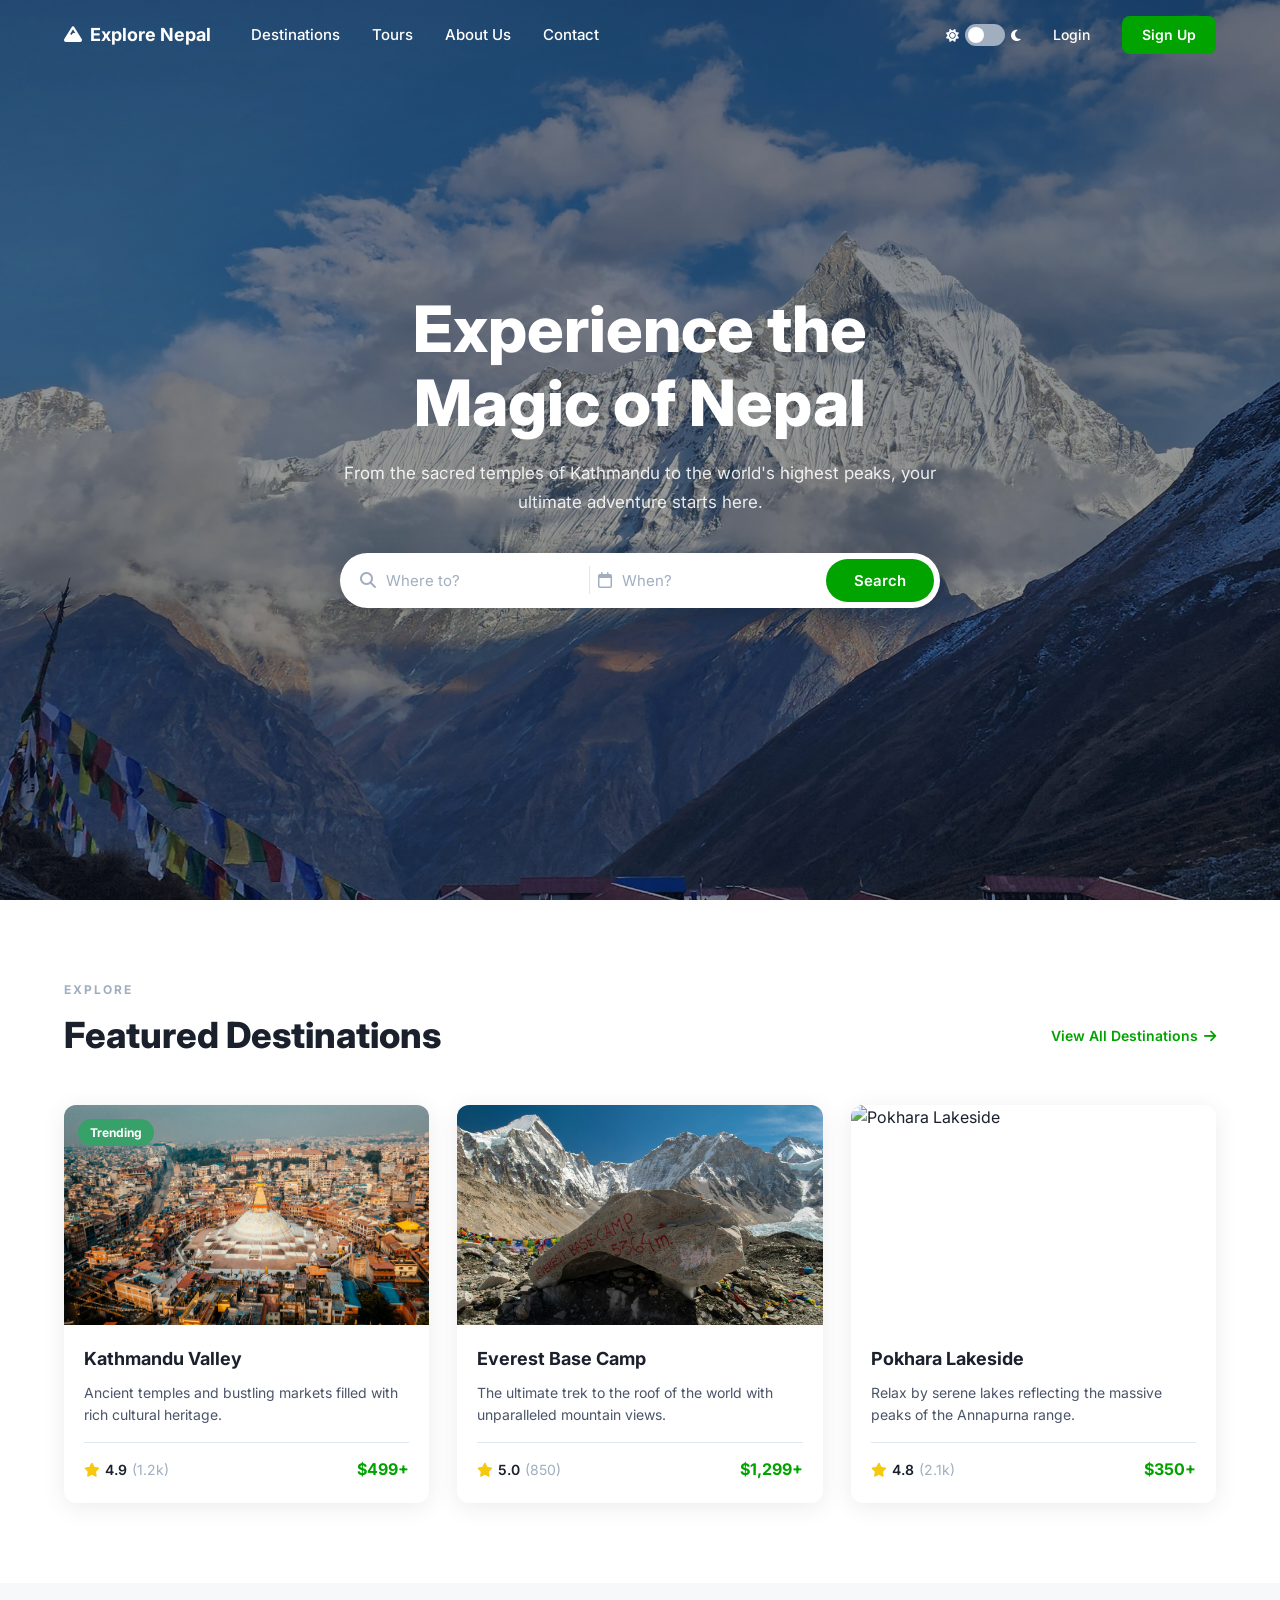
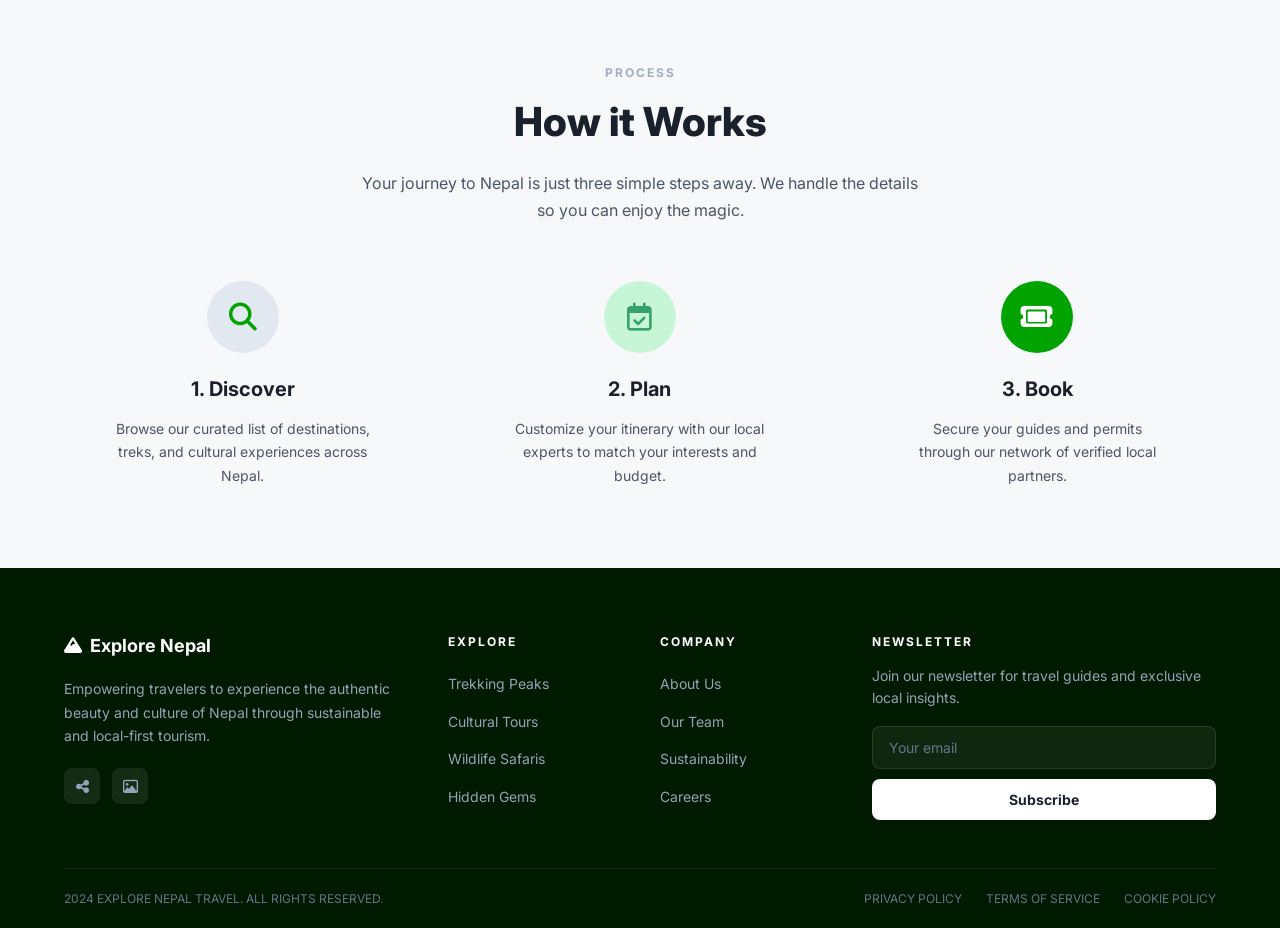
==== frontend/pages/index.html @ 1e971edf "feat: add home page UI with hero, destinations, how it works and footer" ====
<!DOCTYPE html>
<html lang="en">
<head>
    <meta charset="UTF-8">
    <meta name="viewport" content="width=device-width, initial-scale=1.0">
    <title>Explore Nepal - Experience the Magic of Nepal</title>
    <link rel="stylesheet" href="../css/style.css">
    <link href="https://fonts.googleapis.com/css2?family=Inter:wght@300;400;500;600;700;800&display=swap" rel="stylesheet">
    <link rel="stylesheet" href="https://cdnjs.cloudflare.com/ajax/libs/font-awesome/6.5.0/css/all.min.css">
</head>
<body>

    <!-- Navbar -->
    <nav class="navbar" id="navbar">
        <div class="nav-container">
            <div class="nav-logo">
                <i class="fa-solid fa-mountain"></i>
                <span>Explore Nepal</span>
            </div>
            <ul class="nav-links">
                <li><a href="#">Destinations</a></li>
                <li><a href="#">Tours</a></li>
                <li><a href="#">About Us</a></li>
                <li><a href="#">Contact</a></li>
            </ul>
            <div class="nav-actions">
                <div class="theme-toggle">
                    <i class="fa-solid fa-sun"></i>
                    <label class="toggle-switch">
                        <input type="checkbox" id="themeToggle" aria-label="Toggle dark mode">
                        <span class="slider"></span>
                    </label>
                    <i class="fa-solid fa-moon"></i>
                </div>
                <a href="login.html" class="btn-login">Login</a>
                <a href="register.html" class="btn-signup">Sign Up</a>
            </div>
            <div class="hamburger" id="hamburger">
                <span></span>
                <span></span>
                <span></span>
            </div>
        </div>
    </nav>

    <!-- Hero Section -->
    <section class="hero">
        <div class="hero-overlay"></div>
        <div class="hero-content">
            <h1>Experience the Magic of Nepal</h1>
            <p>From the sacred temples of Kathmandu to the world's highest peaks, your ultimate adventure starts here.</p>
            <div class="hero-search">
                <div class="search-field">
                    <i class="fa-solid fa-magnifying-glass"></i>
                    <input type="text" placeholder="Where to?">
                </div>
                <div class="search-divider"></div>
                <div class="search-field">
                    <i class="fa-regular fa-calendar"></i>
                    <input type="text" placeholder="When?">
                </div>
                <button class="btn-search">Search</button>
            </div>
        </div>
    </section>

    <!-- Featured Destinations -->
    <section class="featured-destinations">
        <div class="container">
            <div class="section-header">
                <div class="section-label">EXPLORE</div>
                <div class="section-title-row">
                    <h2>Featured Destinations</h2>
                    <a href="explore.html" class="view-all">View All Destinations <i class="fa-solid fa-arrow-right"></i></a>
                </div>
            </div>
            <div class="destinations-grid">

                <!-- Card 1 -->
                <div class="destination-card">
                    <div class="card-image">
                        <img src="../assets/images/kathmandu.jpg" alt="Kathmandu Valley">
                        <span class="badge trending">Trending</span>
                    </div>
                    <div class="card-body">
                        <h3>Kathmandu Valley</h3>
                        <p>Ancient temples and bustling markets filled with rich cultural heritage.</p>
                        <div class="card-footer">
                            <div class="rating">
                                <i class="fa-solid fa-star"></i>
                                <span>4.9</span>
                                <span class="reviews">(1.2k)</span>
                            </div>
                            <div class="price">$499+</div>
                        </div>
                    </div>
                </div>

                <!-- Card 2 -->
                <div class="destination-card">
                    <div class="card-image">
                        <img src="../assets/images/everest.jpg" alt="Everest Base Camp">
                    </div>
                    <div class="card-body">
                        <h3>Everest Base Camp</h3>
                        <p>The ultimate trek to the roof of the world with unparalleled mountain views.</p>
                        <div class="card-footer">
                            <div class="rating">
                                <i class="fa-solid fa-star"></i>
                                <span>5.0</span>
                                <span class="reviews">(850)</span>
                            </div>
                            <div class="price">$1,299+</div>
                        </div>
                    </div>
                </div>

                <!-- Card 3 -->
                <div class="destination-card">
                    <div class="card-image">
                        <img src="../assets/images/pokhara.jpg" alt="Pokhara Lakeside">
                    </div>
                    <div class="card-body">
                        <h3>Pokhara Lakeside</h3>
                        <p>Relax by serene lakes reflecting the massive peaks of the Annapurna range.</p>
                        <div class="card-footer">
                            <div class="rating">
                                <i class="fa-solid fa-star"></i>
                                <span>4.8</span>
                                <span class="reviews">(2.1k)</span>
                            </div>
                            <div class="price">$350+</div>
                        </div>
                    </div>
                </div>

            </div>
        </div>
    </section>

    <!-- How it Works -->
    <section class="how-it-works">
        <div class="container">
            <div class="section-label center">PROCESS</div>
            <h2 class="section-title center">How it Works</h2>
            <p class="section-subtitle center">Your journey to Nepal is just three simple steps away. We handle the details so you can enjoy the magic.</p>
            <div class="steps-grid">

                <div class="step">
                    <div class="step-icon">
                        <i class="fa-solid fa-magnifying-glass"></i>
                    </div>
                    <h3>1. Discover</h3>
                    <p>Browse our curated list of destinations, treks, and cultural experiences across Nepal.</p>
                </div>

                <div class="step">
                    <div class="step-icon green">
                        <i class="fa-regular fa-calendar-check"></i>
                    </div>
                    <h3>2. Plan</h3>
                    <p>Customize your itinerary with our local experts to match your interests and budget.</p>
                </div>

                <div class="step">
                    <div class="step-icon dark">
                        <i class="fa-solid fa-ticket"></i>
                    </div>
                    <h3>3. Book</h3>
                    <p>Secure your guides and permits through our network of verified local partners.</p>
                </div>

            </div>
        </div>
    </section>

    <!-- Footer -->
    <footer class="footer">
        <div class="container">
            <div class="footer-grid">

                <div class="footer-brand">
                    <div class="footer-logo">
                        <i class="fa-solid fa-mountain"></i>
                        <span>Explore Nepal</span>
                    </div>
                    <p>Empowering travelers to experience the authentic beauty and culture of Nepal through sustainable and local-first tourism.</p>
                    <div class="footer-social">
                        <a href="#" aria-label="Share on social media"><i class="fa-solid fa-share-nodes"></i></a>
                        <a href="#" aria-label="View image gallery"><i class="fa-regular fa-image"></i></a>
                    </div>
                </div>

                <div class="footer-links">
                    <h4>EXPLORE</h4>
                    <ul>
                        <li><a href="#">Trekking Peaks</a></li>
                        <li><a href="#">Cultural Tours</a></li>
                        <li><a href="#">Wildlife Safaris</a></li>
                        <li><a href="#">Hidden Gems</a></li>
                    </ul>
                </div>

                <div class="footer-links">
                    <h4>COMPANY</h4>
                    <ul>
                        <li><a href="#">About Us</a></li>
                        <li><a href="#">Our Team</a></li>
                        <li><a href="#">Sustainability</a></li>
                        <li><a href="#">Careers</a></li>
                    </ul>
                </div>

                <div class="footer-newsletter">
                    <h4>NEWSLETTER</h4>
                    <p>Join our newsletter for travel guides and exclusive local insights.</p>
                    <input type="email" placeholder="Your email">
                    <button class="btn-subscribe">Subscribe</button>
                </div>

            </div>

            <div class="footer-bottom">
                <span>2024 EXPLORE NEPAL TRAVEL. ALL RIGHTS RESERVED.</span>
                <div class="footer-bottom-links">
                    <a href="#">PRIVACY POLICY</a>
                    <a href="#">TERMS OF SERVICE</a>
                    <a href="#">COOKIE POLICY</a>
                </div>
            </div>
        </div>
    </footer>

    <script src="../js/main.js"></script>
</body>
</html>
---- frontend/css/style.css ----
/* Base */
*, *::before, *::after {
    margin: 0;
    padding: 0;
    box-sizing: border-box;
}

:root {
    --primary: #00A300;
    --primary-light: #00D100;
    --accent: #38a169;
    --white: #ffffff;
    --gray-100: #f7f8fa;
    --gray-200: #e2e8f0;
    --gray-400: #a0aec0;
    --gray-600: #4a5568;
    --gray-800: #1a202c;
    --dark-bg: #0f172a;
    --dark-nav: #1e293b;
    --star: #f6c90e;
    --font: 'Inter', sans-serif;
    --radius: 12px;
    --shadow: 0 4px 24px rgba(0,0,0,0.08);
    --transition: all 0.3s ease;
}

body {
    font-family: var(--font);
    color: var(--gray-800);
    background: var(--white);
    line-height: 1.6;
}

body.dark {
    background: var(--dark-bg);
    color: #e2e8f0;
}

a {
    text-decoration: none;
    color: inherit;
}

img {
    width: 100%;
    height: 100%;
    object-fit: cover;
    display: block;
}

.container {
    max-width: 1200px;
    margin: 0 auto;
    padding: 0 24px;
}

/* Navbar */
.navbar {
    position: fixed;
    top: 0;
    left: 0;
    width: 100%;
    z-index: 1000;
    padding: 16px 0;
    transition: var(--transition);
    background: transparent;
}

.navbar.scrolled {
    background: var(--white);
    box-shadow: 0 2px 16px rgba(0,0,0,0.08);
}

body.dark .navbar.scrolled {
    background: var(--dark-nav);
}

.nav-container {
    max-width: 1200px;
    margin: 0 auto;
    padding: 0 24px;
    display: flex;
    align-items: center;
    gap: 40px;
}

.nav-logo {
    display: flex;
    align-items: center;
    gap: 8px;
    font-weight: 700;
    font-size: 18px;
    color: var(--white);
}

.navbar.scrolled .nav-logo {
    color: var(--primary);
}

.nav-links {
    display: flex;
    list-style: none;
    gap: 32px;
    flex: 1;
}

.nav-links a {
    font-size: 15px;
    font-weight: 500;
    color: var(--white);
    transition: var(--transition);
}

.navbar.scrolled .nav-links a {
    color: var(--gray-600);
}

.nav-links a:hover {
    color: var(--accent);
}

.nav-actions {
    display: flex;
    align-items: center;
    gap: 16px;
}

.theme-toggle {
    display: flex;
    align-items: center;
    gap: 6px;
    color: var(--white);
    font-size: 13px;
}

.navbar.scrolled .theme-toggle {
    color: var(--gray-600);
}

.toggle-switch {
    position: relative;
    display: inline-block;
    width: 40px;
    height: 22px;
}

.toggle-switch input {
    opacity: 0;
    width: 0;
    height: 0;
}

.slider {
    position: absolute;
    cursor: pointer;
    top: 0; left: 0; right: 0; bottom: 0;
    background: var(--gray-400);
    border-radius: 22px;
    transition: var(--transition);
}

.slider::before {
    content: '';
    position: absolute;
    height: 16px;
    width: 16px;
    left: 3px;
    bottom: 3px;
    background: var(--white);
    border-radius: 50%;
    transition: var(--transition);
}

input:checked + .slider {
    background: var(--primary);
}

input:checked + .slider::before {
    transform: translateX(18px);
}

.btn-login {
    font-size: 14px;
    font-weight: 500;
    color: var(--white);
    padding: 8px 16px;
    border-radius: 8px;
    transition: var(--transition);
}

.navbar.scrolled .btn-login {
    color: var(--primary);
}

.btn-login:hover {
    opacity: 0.8;
}

.btn-signup {
    font-size: 14px;
    font-weight: 600;
    color: var(--white);
    background: var(--primary);
    padding: 8px 20px;
    border-radius: 8px;
    transition: var(--transition);
}

.btn-signup:hover {
    background: var(--primary-light);
}

.hamburger {
    display: none;
    flex-direction: column;
    gap: 5px;
    cursor: pointer;
}

.hamburger span {
    width: 24px;
    height: 2px;
    background: var(--white);
    border-radius: 2px;
    transition: var(--transition);
}

/* Hero */
.hero {
    position: relative;
    height: 100vh;
    min-height: 600px;
    background: url('../assets/images/hero.jpg') center center / cover no-repeat;
    display: flex;
    align-items: center;
    justify-content: center;
    text-align: center;
}

.hero-overlay {
    position: absolute;
    inset: 0;
    background: linear-gradient(to bottom, rgba(15,23,42,0.55) 0%, rgba(15,23,42,0.35) 100%);
}

.hero-content {
    position: relative;
    z-index: 1;
    max-width: 700px;
    padding: 0 24px;
}

.hero-content h1 {
    font-size: clamp(36px, 6vw, 64px);
    font-weight: 800;
    color: var(--white);
    line-height: 1.15;
    margin-bottom: 20px;
}

.hero-content p {
    font-size: 17px;
    color: rgba(255,255,255,0.88);
    margin-bottom: 36px;
    line-height: 1.7;
}

.hero-search {
    display: flex;
    align-items: center;
    background: var(--white);
    border-radius: 50px;
    padding: 6px 6px 6px 20px;
    gap: 8px;
    box-shadow: 0 8px 32px rgba(0,0,0,0.18);
    max-width: 600px;
    margin: 0 auto;
}

.search-field {
    display: flex;
    align-items: center;
    gap: 10px;
    flex: 1;
    color: var(--gray-400);
}

.search-field input {
    border: none;
    outline: none;
    font-size: 15px;
    font-family: var(--font);
    color: var(--gray-800);
    background: transparent;
    width: 100%;
}

.search-field input::placeholder {
    color: var(--gray-400);
}

.search-divider {
    width: 1px;
    height: 28px;
    background: var(--gray-200);
}

.btn-search {
    background: var(--primary);
    color: var(--white);
    border: none;
    padding: 12px 28px;
    border-radius: 40px;
    font-size: 15px;
    font-weight: 600;
    cursor: pointer;
    font-family: var(--font);
    transition: var(--transition);
    white-space: nowrap;
}

.btn-search:hover {
    background: var(--primary-light);
}

/* Featured Destinations */
.featured-destinations {
    padding: 80px 0;
    background: var(--white);
}

body.dark .featured-destinations {
    background: var(--dark-bg);
}

.section-label {
    font-size: 12px;
    font-weight: 700;
    letter-spacing: 2px;
    color: var(--gray-400);
    text-transform: uppercase;
    margin-bottom: 8px;
}

.section-label.center {
    text-align: center;
}

.section-title-row {
    display: flex;
    align-items: center;
    justify-content: space-between;
    margin-bottom: 40px;
}

.section-title-row h2 {
    font-size: clamp(24px, 4vw, 36px);
    font-weight: 800;
    color: var(--gray-800);
}

body.dark .section-title-row h2 {
    color: var(--white);
}

.view-all {
    font-size: 14px;
    font-weight: 600;
    color: var(--primary);
    display: flex;
    align-items: center;
    gap: 6px;
    transition: var(--transition);
    white-space: nowrap;
}

.view-all:hover {
    gap: 10px;
}

.destinations-grid {
    display: grid;
    grid-template-columns: repeat(3, 1fr);
    gap: 28px;
}

.destination-card {
    border-radius: var(--radius);
    overflow: hidden;
    box-shadow: var(--shadow);
    background: var(--white);
    transition: var(--transition);
}

body.dark .destination-card {
    background: var(--dark-nav);
}

.destination-card:hover {
    transform: translateY(-6px);
    box-shadow: 0 12px 40px rgba(0,0,0,0.14);
}

.card-image {
    position: relative;
    height: 220px;
    overflow: hidden;
}

.card-image img {
    transition: transform 0.4s ease;
}

.destination-card:hover .card-image img {
    transform: scale(1.05);
}

.badge {
    position: absolute;
    top: 14px;
    left: 14px;
    padding: 4px 12px;
    border-radius: 20px;
    font-size: 12px;
    font-weight: 700;
    z-index: 1;
}

.badge.trending {
    background: var(--accent);
    color: var(--white);
}

.card-body {
    padding: 20px;
}

.card-body h3 {
    font-size: 18px;
    font-weight: 700;
    margin-bottom: 8px;
    color: var(--gray-800);
}

body.dark .card-body h3 {
    color: var(--white);
}

.card-body p {
    font-size: 14px;
    color: var(--gray-600);
    line-height: 1.6;
    margin-bottom: 16px;
}

.card-footer {
    display: flex;
    align-items: center;
    justify-content: space-between;
    padding-top: 14px;
    border-top: 1px solid var(--gray-200);
}

.rating {
    display: flex;
    align-items: center;
    gap: 5px;
    font-size: 14px;
    font-weight: 600;
    color: var(--gray-800);
}

body.dark .rating {
    color: var(--white);
}

.rating i {
    color: var(--star);
}

.rating .reviews {
    font-weight: 400;
    color: var(--gray-400);
}

.price {
    font-size: 16px;
    font-weight: 700;
    color: var(--primary);
}

/* How it Works */
.how-it-works {
    padding: 80px 0;
    background: var(--gray-100);
}

body.dark .how-it-works {
    background: #1a2332;
}

.section-title.center {
    text-align: center;
    font-size: clamp(28px, 4vw, 40px);
    font-weight: 800;
    color: var(--gray-800);
    margin-bottom: 16px;
}

body.dark .section-title.center {
    color: var(--white);
}

.section-subtitle.center {
    text-align: center;
    font-size: 16px;
    color: var(--gray-600);
    max-width: 560px;
    margin: 0 auto 56px;
    line-height: 1.7;
}

.steps-grid {
    display: grid;
    grid-template-columns: repeat(3, 1fr);
    gap: 40px;
    text-align: center;
}

.step-icon {
    width: 72px;
    height: 72px;
    border-radius: 50%;
    background: var(--gray-200);
    display: flex;
    align-items: center;
    justify-content: center;
    margin: 0 auto 20px;
    font-size: 28px;
    color: var(--primary);
    transition: var(--transition);
}

.step-icon.green {
    background: #c6f6d5;
    color: var(--accent);
}

.step-icon.dark {
    background: var(--primary);
    color: var(--white);
}

.step:hover .step-icon {
    transform: scale(1.08);
}

.step h3 {
    font-size: 20px;
    font-weight: 700;
    margin-bottom: 12px;
    color: var(--gray-800);
}

body.dark .step h3 {
    color: var(--white);
}

.step p {
    font-size: 14px;
    color: var(--gray-600);
    line-height: 1.7;
    max-width: 260px;
    margin: 0 auto;
}

/* Footer */
.footer {
    background: #001A00;
    color: #cbd5e0;
    padding: 64px 0 0;
}

.footer-grid {
    display: grid;
    grid-template-columns: 2fr 1fr 1fr 2fr;
    gap: 40px;
    padding-bottom: 48px;
    border-bottom: 1px solid rgba(255,255,255,0.08);
}

.footer-logo {
    display: flex;
    align-items: center;
    gap: 8px;
    font-size: 18px;
    font-weight: 700;
    color: var(--white);
    margin-bottom: 16px;
}

.footer-brand p {
    font-size: 14px;
    line-height: 1.7;
    color: #94a3b8;
    margin-bottom: 20px;
}

.footer-social {
    display: flex;
    gap: 12px;
}

.footer-social a {
    width: 36px;
    height: 36px;
    background: rgba(255,255,255,0.08);
    border-radius: 8px;
    display: flex;
    align-items: center;
    justify-content: center;
    color: #94a3b8;
    font-size: 15px;
    transition: var(--transition);
}

.footer-social a:hover {
    background: var(--primary);
    color: var(--white);
}

.footer-links h4 {
    font-size: 12px;
    font-weight: 700;
    letter-spacing: 2px;
    color: var(--white);
    margin-bottom: 20px;
}

.footer-links ul {
    list-style: none;
    display: flex;
    flex-direction: column;
    gap: 12px;
}

.footer-links ul a {
    font-size: 14px;
    color: #94a3b8;
    transition: var(--transition);
}

.footer-links ul a:hover {
    color: var(--white);
}

.footer-newsletter h4 {
    font-size: 12px;
    font-weight: 700;
    letter-spacing: 2px;
    color: var(--white);
    margin-bottom: 14px;
}

.footer-newsletter p {
    font-size: 14px;
    color: #94a3b8;
    line-height: 1.6;
    margin-bottom: 16px;
}

.footer-newsletter input {
    width: 100%;
    padding: 12px 16px;
    background: rgba(255,255,255,0.06);
    border: 1px solid rgba(255,255,255,0.1);
    border-radius: 8px;
    color: var(--white);
    font-size: 14px;
    font-family: var(--font);
    outline: none;
    margin-bottom: 10px;
    transition: var(--transition);
}

.footer-newsletter input:focus {
    border-color: var(--primary-light);
}

.footer-newsletter input::placeholder {
    color: #64748b;
}

.btn-subscribe {
    width: 100%;
    padding: 12px;
    background: var(--white);
    color: var(--gray-800);
    border: none;
    border-radius: 8px;
    font-size: 14px;
    font-weight: 700;
    cursor: pointer;
    font-family: var(--font);
    transition: var(--transition);
}

.btn-subscribe:hover {
    background: var(--gray-200);
}

.footer-bottom {
    padding: 20px 0;
    display: flex;
    align-items: center;
    justify-content: space-between;
    font-size: 12px;
    color: #64748b;
}

.footer-bottom-links {
    display: flex;
    gap: 24px;
}

.footer-bottom-links a {
    color: #64748b;
    transition: var(--transition);
}

.footer-bottom-links a:hover {
    color: var(--white);
}

/* Responsive */
@media (max-width: 1024px) {
    .footer-grid {
        grid-template-columns: 1fr 1fr;
    }
}

@media (max-width: 768px) {
    .nav-links, .nav-actions {
        display: none;
    }

    .hamburger {
        display: flex;
        margin-left: auto;
    }

    .destinations-grid,
    .steps-grid {
        grid-template-columns: 1fr;
    }

    .section-title-row {
        flex-direction: column;
        align-items: flex-start;
        gap: 12px;
    }

    .hero-search {
        flex-direction: column;
        border-radius: var(--radius);
        padding: 16px;
        gap: 12px;
    }

    .search-divider {
        width: 100%;
        height: 1px;
    }

    .btn-search {
        width: 100%;
        border-radius: 8px;
    }

    .footer-grid {
        grid-template-columns: 1fr;
    }

    .footer-bottom {
        flex-direction: column;
        gap: 12px;
        text-align: center;
    }
}
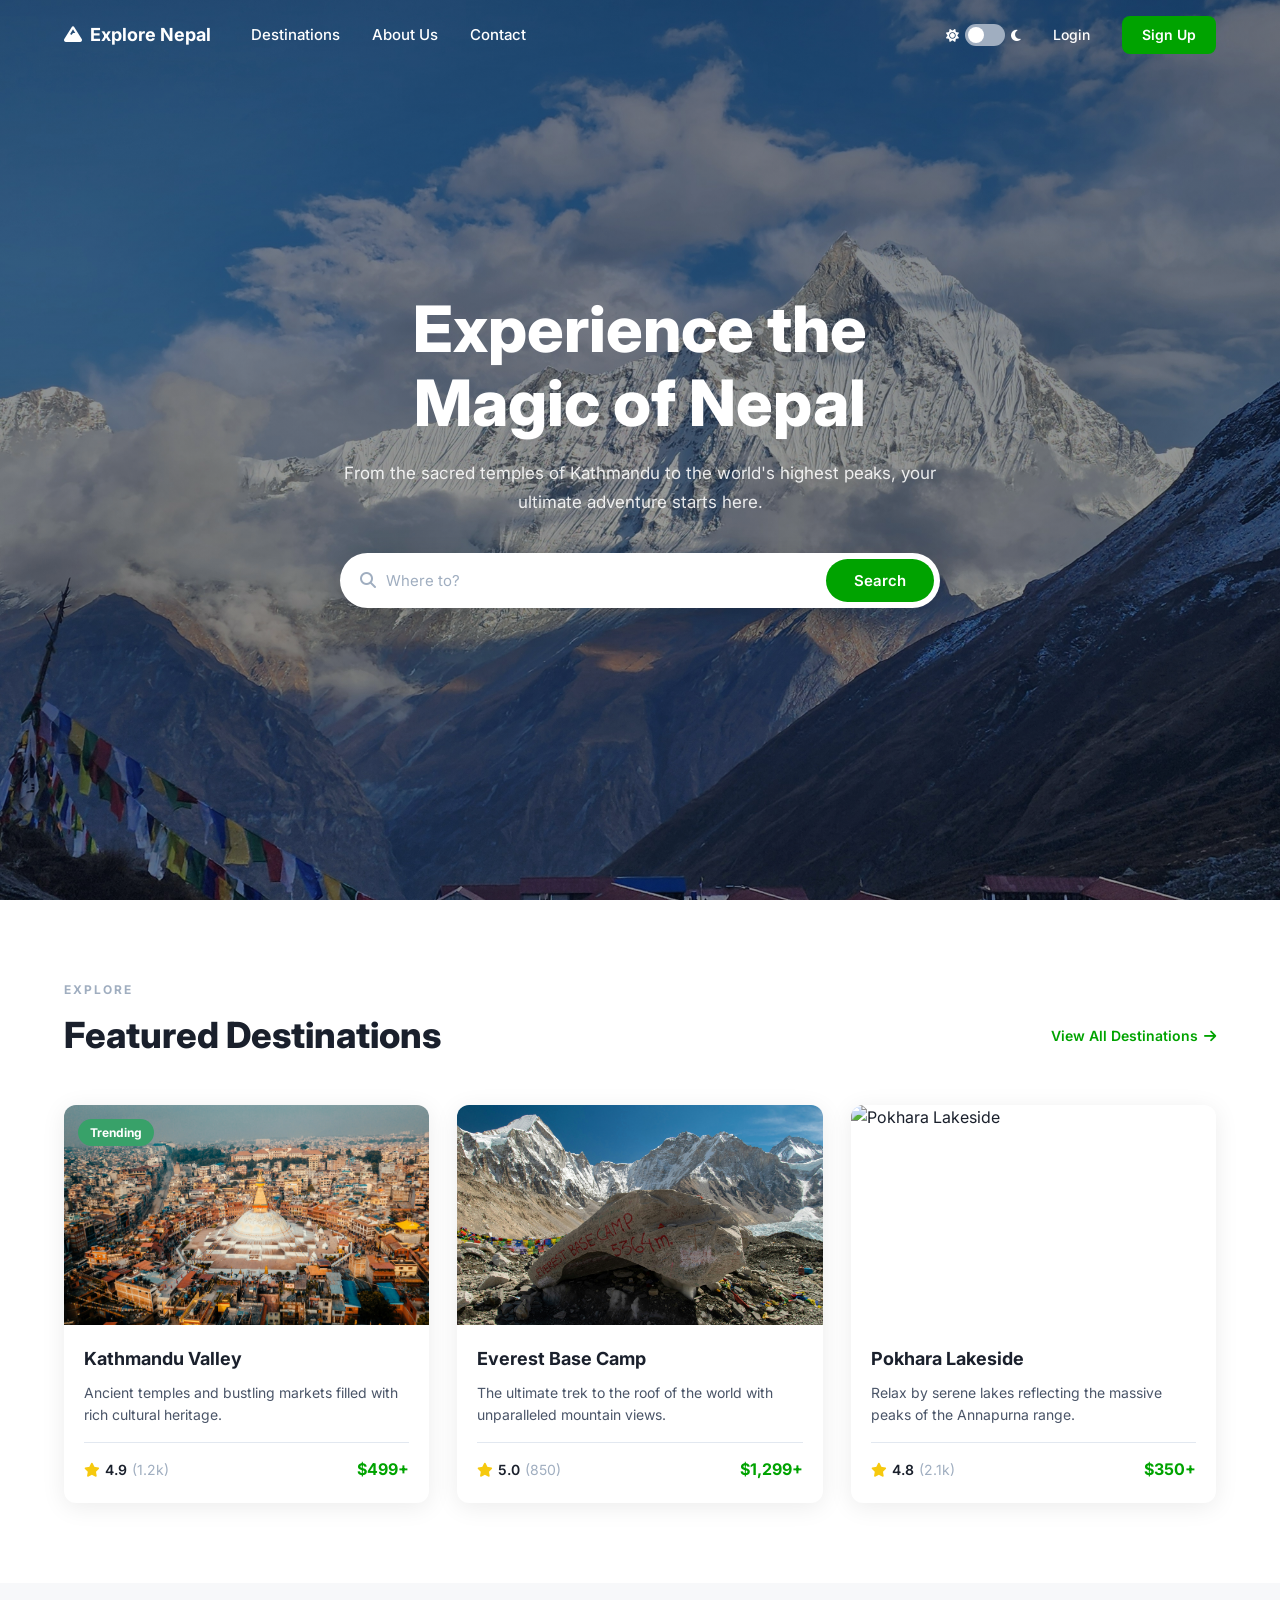
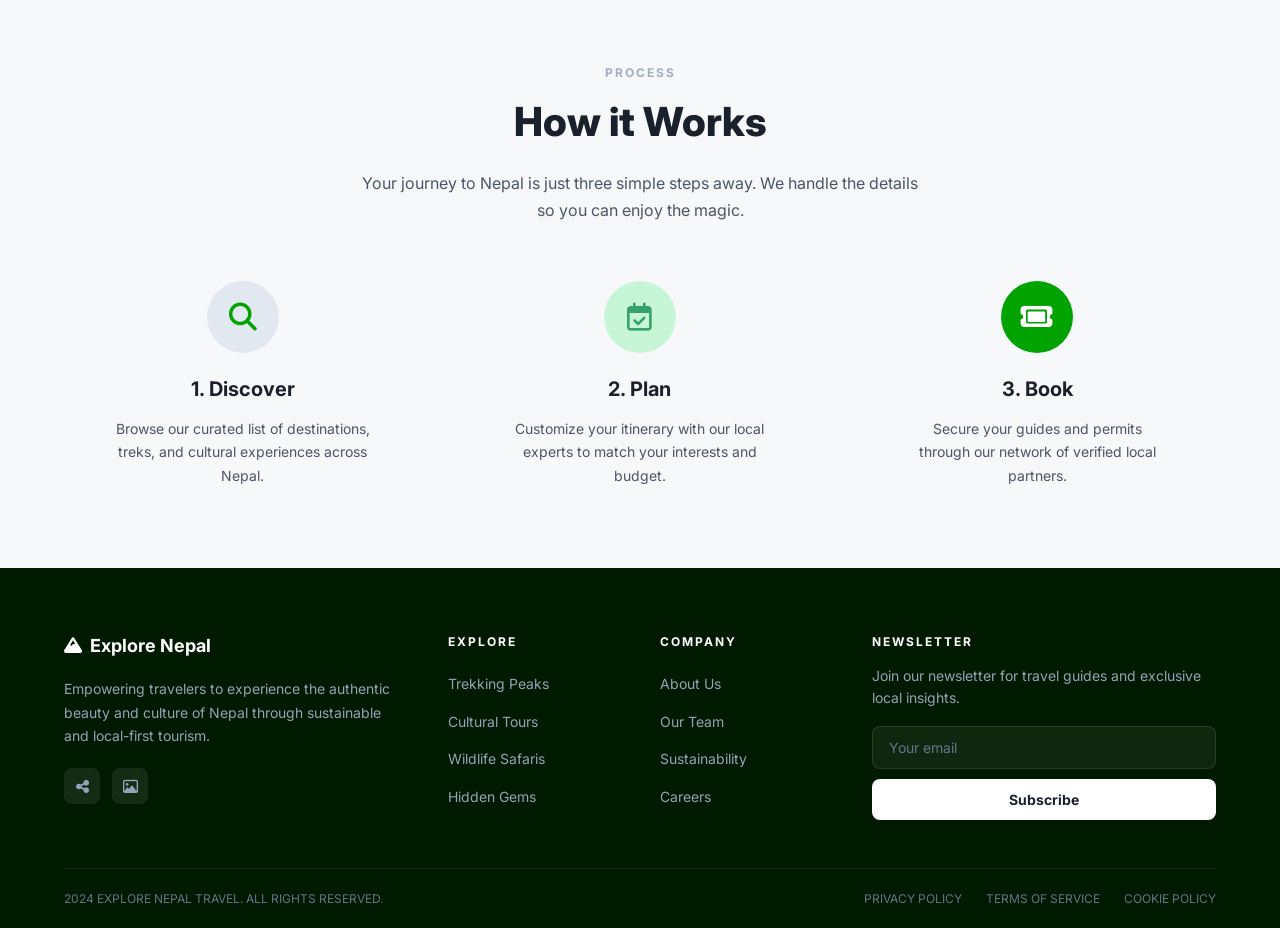
==== commit 1a816ee4: "feat: add all frontend pages css and js files" ====
--- a/frontend/pages/index.html
+++ b/frontend/pages/index.html
@@ -1,236 +1,230 @@
-<!DOCTYPE html>
-<html lang="en">
-<head>
-    <meta charset="UTF-8">
-    <meta name="viewport" content="width=device-width, initial-scale=1.0">
-    <title>Explore Nepal - Experience the Magic of Nepal</title>
-    <link rel="stylesheet" href="../css/style.css">
-    <link href="https://fonts.googleapis.com/css2?family=Inter:wght@300;400;500;600;700;800&display=swap" rel="stylesheet">
-    <link rel="stylesheet" href="https://cdnjs.cloudflare.com/ajax/libs/font-awesome/6.5.0/css/all.min.css">
-</head>
-<body>
-
-    <!-- Navbar -->
-    <nav class="navbar" id="navbar">
-        <div class="nav-container">
-            <div class="nav-logo">
-                <i class="fa-solid fa-mountain"></i>
-                <span>Explore Nepal</span>
-            </div>
-            <ul class="nav-links">
-                <li><a href="#">Destinations</a></li>
-                <li><a href="#">Tours</a></li>
-                <li><a href="#">About Us</a></li>
-                <li><a href="#">Contact</a></li>
-            </ul>
-            <div class="nav-actions">
-                <div class="theme-toggle">
-                    <i class="fa-solid fa-sun"></i>
-                    <label class="toggle-switch">
-                        <input type="checkbox" id="themeToggle" aria-label="Toggle dark mode">
-                        <span class="slider"></span>
-                    </label>
-                    <i class="fa-solid fa-moon"></i>
-                </div>
-                <a href="login.html" class="btn-login">Login</a>
-                <a href="register.html" class="btn-signup">Sign Up</a>
-            </div>
-            <div class="hamburger" id="hamburger">
-                <span></span>
-                <span></span>
-                <span></span>
-            </div>
-        </div>
-    </nav>
-
-    <!-- Hero Section -->
-    <section class="hero">
-        <div class="hero-overlay"></div>
-        <div class="hero-content">
-            <h1>Experience the Magic of Nepal</h1>
-            <p>From the sacred temples of Kathmandu to the world's highest peaks, your ultimate adventure starts here.</p>
-            <div class="hero-search">
-                <div class="search-field">
-                    <i class="fa-solid fa-magnifying-glass"></i>
-                    <input type="text" placeholder="Where to?">
-                </div>
-                <div class="search-divider"></div>
-                <div class="search-field">
-                    <i class="fa-regular fa-calendar"></i>
-                    <input type="text" placeholder="When?">
-                </div>
-                <button class="btn-search">Search</button>
-            </div>
-        </div>
-    </section>
-
-    <!-- Featured Destinations -->
-    <section class="featured-destinations">
-        <div class="container">
-            <div class="section-header">
-                <div class="section-label">EXPLORE</div>
-                <div class="section-title-row">
-                    <h2>Featured Destinations</h2>
-                    <a href="explore.html" class="view-all">View All Destinations <i class="fa-solid fa-arrow-right"></i></a>
-                </div>
-            </div>
-            <div class="destinations-grid">
-
-                <!-- Card 1 -->
-                <div class="destination-card">
-                    <div class="card-image">
-                        <img src="../assets/images/kathmandu.jpg" alt="Kathmandu Valley">
-                        <span class="badge trending">Trending</span>
-                    </div>
-                    <div class="card-body">
-                        <h3>Kathmandu Valley</h3>
-                        <p>Ancient temples and bustling markets filled with rich cultural heritage.</p>
-                        <div class="card-footer">
-                            <div class="rating">
-                                <i class="fa-solid fa-star"></i>
-                                <span>4.9</span>
-                                <span class="reviews">(1.2k)</span>
-                            </div>
-                            <div class="price">$499+</div>
-                        </div>
-                    </div>
-                </div>
-
-                <!-- Card 2 -->
-                <div class="destination-card">
-                    <div class="card-image">
-                        <img src="../assets/images/everest.jpg" alt="Everest Base Camp">
-                    </div>
-                    <div class="card-body">
-                        <h3>Everest Base Camp</h3>
-                        <p>The ultimate trek to the roof of the world with unparalleled mountain views.</p>
-                        <div class="card-footer">
-                            <div class="rating">
-                                <i class="fa-solid fa-star"></i>
-                                <span>5.0</span>
-                                <span class="reviews">(850)</span>
-                            </div>
-                            <div class="price">$1,299+</div>
-                        </div>
-                    </div>
-                </div>
-
-                <!-- Card 3 -->
-                <div class="destination-card">
-                    <div class="card-image">
-                        <img src="../assets/images/pokhara.jpg" alt="Pokhara Lakeside">
-                    </div>
-                    <div class="card-body">
-                        <h3>Pokhara Lakeside</h3>
-                        <p>Relax by serene lakes reflecting the massive peaks of the Annapurna range.</p>
-                        <div class="card-footer">
-                            <div class="rating">
-                                <i class="fa-solid fa-star"></i>
-                                <span>4.8</span>
-                                <span class="reviews">(2.1k)</span>
-                            </div>
-                            <div class="price">$350+</div>
-                        </div>
-                    </div>
-                </div>
-
-            </div>
-        </div>
-    </section>
-
-    <!-- How it Works -->
-    <section class="how-it-works">
-        <div class="container">
-            <div class="section-label center">PROCESS</div>
-            <h2 class="section-title center">How it Works</h2>
-            <p class="section-subtitle center">Your journey to Nepal is just three simple steps away. We handle the details so you can enjoy the magic.</p>
-            <div class="steps-grid">
-
-                <div class="step">
-                    <div class="step-icon">
-                        <i class="fa-solid fa-magnifying-glass"></i>
-                    </div>
-                    <h3>1. Discover</h3>
-                    <p>Browse our curated list of destinations, treks, and cultural experiences across Nepal.</p>
-                </div>
-
-                <div class="step">
-                    <div class="step-icon green">
-                        <i class="fa-regular fa-calendar-check"></i>
-                    </div>
-                    <h3>2. Plan</h3>
-                    <p>Customize your itinerary with our local experts to match your interests and budget.</p>
-                </div>
-
-                <div class="step">
-                    <div class="step-icon dark">
-                        <i class="fa-solid fa-ticket"></i>
-                    </div>
-                    <h3>3. Book</h3>
-                    <p>Secure your guides and permits through our network of verified local partners.</p>
-                </div>
-
-            </div>
-        </div>
-    </section>
-
-    <!-- Footer -->
-    <footer class="footer">
-        <div class="container">
-            <div class="footer-grid">
-
-                <div class="footer-brand">
-                    <div class="footer-logo">
-                        <i class="fa-solid fa-mountain"></i>
-                        <span>Explore Nepal</span>
-                    </div>
-                    <p>Empowering travelers to experience the authentic beauty and culture of Nepal through sustainable and local-first tourism.</p>
-                    <div class="footer-social">
-                        <a href="#" aria-label="Share on social media"><i class="fa-solid fa-share-nodes"></i></a>
-                        <a href="#" aria-label="View image gallery"><i class="fa-regular fa-image"></i></a>
-                    </div>
-                </div>
-
-                <div class="footer-links">
-                    <h4>EXPLORE</h4>
-                    <ul>
-                        <li><a href="#">Trekking Peaks</a></li>
-                        <li><a href="#">Cultural Tours</a></li>
-                        <li><a href="#">Wildlife Safaris</a></li>
-                        <li><a href="#">Hidden Gems</a></li>
-                    </ul>
-                </div>
-
-                <div class="footer-links">
-                    <h4>COMPANY</h4>
-                    <ul>
-                        <li><a href="#">About Us</a></li>
-                        <li><a href="#">Our Team</a></li>
-                        <li><a href="#">Sustainability</a></li>
-                        <li><a href="#">Careers</a></li>
-                    </ul>
-                </div>
-
-                <div class="footer-newsletter">
-                    <h4>NEWSLETTER</h4>
-                    <p>Join our newsletter for travel guides and exclusive local insights.</p>
-                    <input type="email" placeholder="Your email">
-                    <button class="btn-subscribe">Subscribe</button>
-                </div>
-
-            </div>
-
-            <div class="footer-bottom">
-                <span>2024 EXPLORE NEPAL TRAVEL. ALL RIGHTS RESERVED.</span>
-                <div class="footer-bottom-links">
-                    <a href="#">PRIVACY POLICY</a>
-                    <a href="#">TERMS OF SERVICE</a>
-                    <a href="#">COOKIE POLICY</a>
-                </div>
-            </div>
-        </div>
-    </footer>
-
-    <script src="../js/main.js"></script>
-</body>
-</html>
+<!DOCTYPE html>
+<html lang="en">
+<head>
+    <meta charset="UTF-8">
+    <meta name="viewport" content="width=device-width, initial-scale=1.0">
+    <title>Explore Nepal - Experience the Magic of Nepal</title>
+    <link rel="stylesheet" href="../css/style.css">
+    <link href="https://fonts.googleapis.com/css2?family=Inter:wght@300;400;500;600;700;800&display=swap" rel="stylesheet">
+    <link rel="stylesheet" href="https://cdnjs.cloudflare.com/ajax/libs/font-awesome/6.5.0/css/all.min.css">
+</head>
+<body>
+
+    <!-- Navbar -->
+    <nav class="navbar" id="navbar">
+        <div class="nav-container">
+            <a href="../pages/index.html" class="nav-logo">
+                <i class="fa-solid fa-mountain"></i>
+                <span>Explore Nepal</span>
+            </a>
+            <ul class="nav-links">
+                <li><a href="explore.html">Destinations</a></li>
+                <li><a href="about.html">About Us</a></li>
+                <li><a href="contact.html">Contact</a></li>
+            </ul>
+            <div class="nav-actions">
+                <div class="theme-toggle">
+                    <i class="fa-solid fa-sun"></i>
+                    <label class="toggle-switch">
+                        <input type="checkbox" id="themeToggle" aria-label="Toggle dark mode">
+                        <span class="slider"></span>
+                    </label>
+                    <i class="fa-solid fa-moon"></i>
+                </div>
+                <a href="login.html" class="btn-login">Login</a>
+                <a href="register.html" class="btn-signup">Sign Up</a>
+            </div>
+            <div class="hamburger" id="hamburger">
+                <span></span>
+                <span></span>
+                <span></span>
+            </div>
+        </div>
+    </nav>
+
+    <!-- Hero Section -->
+    <section class="hero">
+        <div class="hero-overlay"></div>
+        <div class="hero-content">
+            <h1>Experience the Magic of Nepal</h1>
+            <p>From the sacred temples of Kathmandu to the world's highest peaks, your ultimate adventure starts here.</p>
+            <div class="hero-search">
+                <div class="search-field">
+                    <i class="fa-solid fa-magnifying-glass"></i>
+                    <label for="heroSearch" class="sr-only">Search destinations</label>
+                    <input type="text" id="heroSearch" placeholder="Where to?">
+                </div>
+                <button class="btn-search" id="heroSearchBtn">Search</button>
+            </div>
+        </div>
+    </section>
+
+    <!-- Featured Destinations -->
+    <section class="featured-destinations">
+        <div class="container">
+            <div class="section-header">
+                <div class="section-label">EXPLORE</div>
+                <div class="section-title-row">
+                    <h2>Featured Destinations</h2>
+                    <a href="explore.html" class="view-all">View All Destinations <i class="fa-solid fa-arrow-right"></i></a>
+                </div>
+            </div>
+            <div class="destinations-grid">
+
+                <!-- Card 1 -->
+                <div class="destination-card">
+                    <div class="card-image">
+                        <img src="../assets/images/kathmandu.jpg" alt="Kathmandu Valley">
+                        <span class="badge trending">Trending</span>
+                    </div>
+                    <div class="card-body">
+                        <h3>Kathmandu Valley</h3>
+                        <p>Ancient temples and bustling markets filled with rich cultural heritage.</p>
+                        <div class="card-footer">
+                            <div class="rating">
+                                <i class="fa-solid fa-star"></i>
+                                <span>4.9</span>
+                                <span class="reviews">(1.2k)</span>
+                            </div>
+                            <div class="price">$499+</div>
+                        </div>
+                    </div>
+                </div>
+
+                <!-- Card 2 -->
+                <div class="destination-card">
+                    <div class="card-image">
+                        <img src="../assets/images/everest.jpg" alt="Everest Base Camp">
+                    </div>
+                    <div class="card-body">
+                        <h3>Everest Base Camp</h3>
+                        <p>The ultimate trek to the roof of the world with unparalleled mountain views.</p>
+                        <div class="card-footer">
+                            <div class="rating">
+                                <i class="fa-solid fa-star"></i>
+                                <span>5.0</span>
+                                <span class="reviews">(850)</span>
+                            </div>
+                            <div class="price">$1,299+</div>
+                        </div>
+                    </div>
+                </div>
+
+                <!-- Card 3 -->
+                <div class="destination-card">
+                    <div class="card-image">
+                        <img src="../assets/images/pokhara.jpg" alt="Pokhara Lakeside">
+                    </div>
+                    <div class="card-body">
+                        <h3>Pokhara Lakeside</h3>
+                        <p>Relax by serene lakes reflecting the massive peaks of the Annapurna range.</p>
+                        <div class="card-footer">
+                            <div class="rating">
+                                <i class="fa-solid fa-star"></i>
+                                <span>4.8</span>
+                                <span class="reviews">(2.1k)</span>
+                            </div>
+                            <div class="price">$350+</div>
+                        </div>
+                    </div>
+                </div>
+
+            </div>
+        </div>
+    </section>
+
+    <!-- How it Works -->
+    <section class="how-it-works">
+        <div class="container">
+            <div class="section-label center">PROCESS</div>
+            <h2 class="section-title center">How it Works</h2>
+            <p class="section-subtitle center">Your journey to Nepal is just three simple steps away. We handle the details so you can enjoy the magic.</p>
+            <div class="steps-grid">
+
+                <a href="explore.html" class="step">
+                    <div class="step-icon">
+                        <i class="fa-solid fa-magnifying-glass"></i>
+                    </div>
+                    <h3>1. Discover</h3>
+                    <p>Browse our curated list of destinations, treks, and cultural experiences across Nepal.</p>
+                </a>
+
+                <div class="step">
+                    <div class="step-icon green">
+                        <i class="fa-regular fa-calendar-check"></i>
+                    </div>
+                    <h3>2. Plan</h3>
+                    <p>Customize your itinerary with our local experts to match your interests and budget.</p>
+                </div>
+
+                <div class="step">
+                    <div class="step-icon dark">
+                        <i class="fa-solid fa-ticket"></i>
+                    </div>
+                    <h3>3. Book</h3>
+                    <p>Secure your guides and permits through our network of verified local partners.</p>
+                </div>
+
+            </div>
+        </div>
+    </section>
+
+    <!-- Footer -->
+    <footer class="footer">
+        <div class="container">
+            <div class="footer-grid">
+
+                <div class="footer-brand">
+                    <div class="footer-logo">
+                        <i class="fa-solid fa-mountain"></i>
+                        <span>Explore Nepal</span>
+                    </div>
+                    <p>Empowering travelers to experience the authentic beauty and culture of Nepal through sustainable and local-first tourism.</p>
+                    <div class="footer-social">
+                        <a href="#" aria-label="Share on social media"><i class="fa-solid fa-share-nodes"></i></a>
+                        <a href="#" aria-label="View image gallery"><i class="fa-regular fa-image"></i></a>
+                    </div>
+                </div>
+
+                <div class="footer-links">
+                    <h4>EXPLORE</h4>
+                    <ul>
+                        <li><a href="#">Trekking Peaks</a></li>
+                        <li><a href="#">Cultural Tours</a></li>
+                        <li><a href="#">Wildlife Safaris</a></li>
+                        <li><a href="#">Hidden Gems</a></li>
+                    </ul>
+                </div>
+
+                <div class="footer-links">
+                    <h4>COMPANY</h4>
+                    <ul>
+                        <li><a href="about.html">About Us</a></li>                        <li><a href="#">Our Team</a></li>
+                        <li><a href="#">Sustainability</a></li>
+                        <li><a href="#">Careers</a></li>
+                    </ul>
+                </div>
+
+                <div class="footer-newsletter">
+                    <h4>NEWSLETTER</h4>
+                    <p>Join our newsletter for travel guides and exclusive local insights.</p>
+                    <input type="email" placeholder="Your email">
+                    <button class="btn-subscribe">Subscribe</button>
+                </div>
+
+            </div>
+
+            <div class="footer-bottom">
+                <span>2024 EXPLORE NEPAL TRAVEL. ALL RIGHTS RESERVED.</span>
+                <div class="footer-bottom-links">
+                    <a href="#">PRIVACY POLICY</a>
+                    <a href="#">TERMS OF SERVICE</a>
+                    <a href="#">COOKIE POLICY</a>
+                </div>
+            </div>
+        </div>
+    </footer>
+
+    <script src="../js/main.js"></script>
+</body>
+</html>
--- a/frontend/css/style.css
+++ b/frontend/css/style.css
@@ -1,789 +1,789 @@
-/* Base */
-*, *::before, *::after {
-    margin: 0;
-    padding: 0;
-    box-sizing: border-box;
-}
-
-:root {
-    --primary: #00A300;
-    --primary-light: #00D100;
-    --accent: #38a169;
-    --white: #ffffff;
-    --gray-100: #f7f8fa;
-    --gray-200: #e2e8f0;
-    --gray-400: #a0aec0;
-    --gray-600: #4a5568;
-    --gray-800: #1a202c;
-    --dark-bg: #0f172a;
-    --dark-nav: #1e293b;
-    --star: #f6c90e;
-    --font: 'Inter', sans-serif;
-    --radius: 12px;
-    --shadow: 0 4px 24px rgba(0,0,0,0.08);
-    --transition: all 0.3s ease;
-}
-
-body {
-    font-family: var(--font);
-    color: var(--gray-800);
-    background: var(--white);
-    line-height: 1.6;
-}
-
-body.dark {
-    background: var(--dark-bg);
-    color: #e2e8f0;
-}
-
-a {
-    text-decoration: none;
-    color: inherit;
-}
-
-img {
-    width: 100%;
-    height: 100%;
-    object-fit: cover;
-    display: block;
-}
-
-.container {
-    max-width: 1200px;
-    margin: 0 auto;
-    padding: 0 24px;
-}
-
-/* Navbar */
-.navbar {
-    position: fixed;
-    top: 0;
-    left: 0;
-    width: 100%;
-    z-index: 1000;
-    padding: 16px 0;
-    transition: var(--transition);
-    background: transparent;
-}
-
-.navbar.scrolled {
-    background: var(--white);
-    box-shadow: 0 2px 16px rgba(0,0,0,0.08);
-}
-
-body.dark .navbar.scrolled {
-    background: var(--dark-nav);
-}
-
-.nav-container {
-    max-width: 1200px;
-    margin: 0 auto;
-    padding: 0 24px;
-    display: flex;
-    align-items: center;
-    gap: 40px;
-}
-
-.nav-logo {
-    display: flex;
-    align-items: center;
-    gap: 8px;
-    font-weight: 700;
-    font-size: 18px;
-    color: var(--white);
-}
-
-.navbar.scrolled .nav-logo {
-    color: var(--primary);
-}
-
-.nav-links {
-    display: flex;
-    list-style: none;
-    gap: 32px;
-    flex: 1;
-}
-
-.nav-links a {
-    font-size: 15px;
-    font-weight: 500;
-    color: var(--white);
-    transition: var(--transition);
-}
-
-.navbar.scrolled .nav-links a {
-    color: var(--gray-600);
-}
-
-.nav-links a:hover {
-    color: var(--accent);
-}
-
-.nav-actions {
-    display: flex;
-    align-items: center;
-    gap: 16px;
-}
-
-.theme-toggle {
-    display: flex;
-    align-items: center;
-    gap: 6px;
-    color: var(--white);
-    font-size: 13px;
-}
-
-.navbar.scrolled .theme-toggle {
-    color: var(--gray-600);
-}
-
-.toggle-switch {
-    position: relative;
-    display: inline-block;
-    width: 40px;
-    height: 22px;
-}
-
-.toggle-switch input {
-    opacity: 0;
-    width: 0;
-    height: 0;
-}
-
-.slider {
-    position: absolute;
-    cursor: pointer;
-    top: 0; left: 0; right: 0; bottom: 0;
-    background: var(--gray-400);
-    border-radius: 22px;
-    transition: var(--transition);
-}
-
-.slider::before {
-    content: '';
-    position: absolute;
-    height: 16px;
-    width: 16px;
-    left: 3px;
-    bottom: 3px;
-    background: var(--white);
-    border-radius: 50%;
-    transition: var(--transition);
-}
-
-input:checked + .slider {
-    background: var(--primary);
-}
-
-input:checked + .slider::before {
-    transform: translateX(18px);
-}
-
-.btn-login {
-    font-size: 14px;
-    font-weight: 500;
-    color: var(--white);
-    padding: 8px 16px;
-    border-radius: 8px;
-    transition: var(--transition);
-}
-
-.navbar.scrolled .btn-login {
-    color: var(--primary);
-}
-
-.btn-login:hover {
-    opacity: 0.8;
-}
-
-.btn-signup {
-    font-size: 14px;
-    font-weight: 600;
-    color: var(--white);
-    background: var(--primary);
-    padding: 8px 20px;
-    border-radius: 8px;
-    transition: var(--transition);
-}
-
-.btn-signup:hover {
-    background: var(--primary-light);
-}
-
-.hamburger {
-    display: none;
-    flex-direction: column;
-    gap: 5px;
-    cursor: pointer;
-}
-
-.hamburger span {
-    width: 24px;
-    height: 2px;
-    background: var(--white);
-    border-radius: 2px;
-    transition: var(--transition);
-}
-
-/* Hero */
-.hero {
-    position: relative;
-    height: 100vh;
-    min-height: 600px;
-    background: url('../assets/images/hero.jpg') center center / cover no-repeat;
-    display: flex;
-    align-items: center;
-    justify-content: center;
-    text-align: center;
-}
-
-.hero-overlay {
-    position: absolute;
-    inset: 0;
-    background: linear-gradient(to bottom, rgba(15,23,42,0.55) 0%, rgba(15,23,42,0.35) 100%);
-}
-
-.hero-content {
-    position: relative;
-    z-index: 1;
-    max-width: 700px;
-    padding: 0 24px;
-}
-
-.hero-content h1 {
-    font-size: clamp(36px, 6vw, 64px);
-    font-weight: 800;
-    color: var(--white);
-    line-height: 1.15;
-    margin-bottom: 20px;
-}
-
-.hero-content p {
-    font-size: 17px;
-    color: rgba(255,255,255,0.88);
-    margin-bottom: 36px;
-    line-height: 1.7;
-}
-
-.hero-search {
-    display: flex;
-    align-items: center;
-    background: var(--white);
-    border-radius: 50px;
-    padding: 6px 6px 6px 20px;
-    gap: 8px;
-    box-shadow: 0 8px 32px rgba(0,0,0,0.18);
-    max-width: 600px;
-    margin: 0 auto;
-}
-
-.search-field {
-    display: flex;
-    align-items: center;
-    gap: 10px;
-    flex: 1;
-    color: var(--gray-400);
-}
-
-.search-field input {
-    border: none;
-    outline: none;
-    font-size: 15px;
-    font-family: var(--font);
-    color: var(--gray-800);
-    background: transparent;
-    width: 100%;
-}
-
-.search-field input::placeholder {
-    color: var(--gray-400);
-}
-
-.search-divider {
-    width: 1px;
-    height: 28px;
-    background: var(--gray-200);
-}
-
-.btn-search {
-    background: var(--primary);
-    color: var(--white);
-    border: none;
-    padding: 12px 28px;
-    border-radius: 40px;
-    font-size: 15px;
-    font-weight: 600;
-    cursor: pointer;
-    font-family: var(--font);
-    transition: var(--transition);
-    white-space: nowrap;
-}
-
-.btn-search:hover {
-    background: var(--primary-light);
-}
-
-/* Featured Destinations */
-.featured-destinations {
-    padding: 80px 0;
-    background: var(--white);
-}
-
-body.dark .featured-destinations {
-    background: var(--dark-bg);
-}
-
-.section-label {
-    font-size: 12px;
-    font-weight: 700;
-    letter-spacing: 2px;
-    color: var(--gray-400);
-    text-transform: uppercase;
-    margin-bottom: 8px;
-}
-
-.section-label.center {
-    text-align: center;
-}
-
-.section-title-row {
-    display: flex;
-    align-items: center;
-    justify-content: space-between;
-    margin-bottom: 40px;
-}
-
-.section-title-row h2 {
-    font-size: clamp(24px, 4vw, 36px);
-    font-weight: 800;
-    color: var(--gray-800);
-}
-
-body.dark .section-title-row h2 {
-    color: var(--white);
-}
-
-.view-all {
-    font-size: 14px;
-    font-weight: 600;
-    color: var(--primary);
-    display: flex;
-    align-items: center;
-    gap: 6px;
-    transition: var(--transition);
-    white-space: nowrap;
-}
-
-.view-all:hover {
-    gap: 10px;
-}
-
-.destinations-grid {
-    display: grid;
-    grid-template-columns: repeat(3, 1fr);
-    gap: 28px;
-}
-
-.destination-card {
-    border-radius: var(--radius);
-    overflow: hidden;
-    box-shadow: var(--shadow);
-    background: var(--white);
-    transition: var(--transition);
-}
-
-body.dark .destination-card {
-    background: var(--dark-nav);
-}
-
-.destination-card:hover {
-    transform: translateY(-6px);
-    box-shadow: 0 12px 40px rgba(0,0,0,0.14);
-}
-
-.card-image {
-    position: relative;
-    height: 220px;
-    overflow: hidden;
-}
-
-.card-image img {
-    transition: transform 0.4s ease;
-}
-
-.destination-card:hover .card-image img {
-    transform: scale(1.05);
-}
-
-.badge {
-    position: absolute;
-    top: 14px;
-    left: 14px;
-    padding: 4px 12px;
-    border-radius: 20px;
-    font-size: 12px;
-    font-weight: 700;
-    z-index: 1;
-}
-
-.badge.trending {
-    background: var(--accent);
-    color: var(--white);
-}
-
-.card-body {
-    padding: 20px;
-}
-
-.card-body h3 {
-    font-size: 18px;
-    font-weight: 700;
-    margin-bottom: 8px;
-    color: var(--gray-800);
-}
-
-body.dark .card-body h3 {
-    color: var(--white);
-}
-
-.card-body p {
-    font-size: 14px;
-    color: var(--gray-600);
-    line-height: 1.6;
-    margin-bottom: 16px;
-}
-
-.card-footer {
-    display: flex;
-    align-items: center;
-    justify-content: space-between;
-    padding-top: 14px;
-    border-top: 1px solid var(--gray-200);
-}
-
-.rating {
-    display: flex;
-    align-items: center;
-    gap: 5px;
-    font-size: 14px;
-    font-weight: 600;
-    color: var(--gray-800);
-}
-
-body.dark .rating {
-    color: var(--white);
-}
-
-.rating i {
-    color: var(--star);
-}
-
-.rating .reviews {
-    font-weight: 400;
-    color: var(--gray-400);
-}
-
-.price {
-    font-size: 16px;
-    font-weight: 700;
-    color: var(--primary);
-}
-
-/* How it Works */
-.how-it-works {
-    padding: 80px 0;
-    background: var(--gray-100);
-}
-
-body.dark .how-it-works {
-    background: #1a2332;
-}
-
-.section-title.center {
-    text-align: center;
-    font-size: clamp(28px, 4vw, 40px);
-    font-weight: 800;
-    color: var(--gray-800);
-    margin-bottom: 16px;
-}
-
-body.dark .section-title.center {
-    color: var(--white);
-}
-
-.section-subtitle.center {
-    text-align: center;
-    font-size: 16px;
-    color: var(--gray-600);
-    max-width: 560px;
-    margin: 0 auto 56px;
-    line-height: 1.7;
-}
-
-.steps-grid {
-    display: grid;
-    grid-template-columns: repeat(3, 1fr);
-    gap: 40px;
-    text-align: center;
-}
-
-.step-icon {
-    width: 72px;
-    height: 72px;
-    border-radius: 50%;
-    background: var(--gray-200);
-    display: flex;
-    align-items: center;
-    justify-content: center;
-    margin: 0 auto 20px;
-    font-size: 28px;
-    color: var(--primary);
-    transition: var(--transition);
-}
-
-.step-icon.green {
-    background: #c6f6d5;
-    color: var(--accent);
-}
-
-.step-icon.dark {
-    background: var(--primary);
-    color: var(--white);
-}
-
-.step:hover .step-icon {
-    transform: scale(1.08);
-}
-
-.step h3 {
-    font-size: 20px;
-    font-weight: 700;
-    margin-bottom: 12px;
-    color: var(--gray-800);
-}
-
-body.dark .step h3 {
-    color: var(--white);
-}
-
-.step p {
-    font-size: 14px;
-    color: var(--gray-600);
-    line-height: 1.7;
-    max-width: 260px;
-    margin: 0 auto;
-}
-
-/* Footer */
-.footer {
-    background: #001A00;
-    color: #cbd5e0;
-    padding: 64px 0 0;
-}
-
-.footer-grid {
-    display: grid;
-    grid-template-columns: 2fr 1fr 1fr 2fr;
-    gap: 40px;
-    padding-bottom: 48px;
-    border-bottom: 1px solid rgba(255,255,255,0.08);
-}
-
-.footer-logo {
-    display: flex;
-    align-items: center;
-    gap: 8px;
-    font-size: 18px;
-    font-weight: 700;
-    color: var(--white);
-    margin-bottom: 16px;
-}
-
-.footer-brand p {
-    font-size: 14px;
-    line-height: 1.7;
-    color: #94a3b8;
-    margin-bottom: 20px;
-}
-
-.footer-social {
-    display: flex;
-    gap: 12px;
-}
-
-.footer-social a {
-    width: 36px;
-    height: 36px;
-    background: rgba(255,255,255,0.08);
-    border-radius: 8px;
-    display: flex;
-    align-items: center;
-    justify-content: center;
-    color: #94a3b8;
-    font-size: 15px;
-    transition: var(--transition);
-}
-
-.footer-social a:hover {
-    background: var(--primary);
-    color: var(--white);
-}
-
-.footer-links h4 {
-    font-size: 12px;
-    font-weight: 700;
-    letter-spacing: 2px;
-    color: var(--white);
-    margin-bottom: 20px;
-}
-
-.footer-links ul {
-    list-style: none;
-    display: flex;
-    flex-direction: column;
-    gap: 12px;
-}
-
-.footer-links ul a {
-    font-size: 14px;
-    color: #94a3b8;
-    transition: var(--transition);
-}
-
-.footer-links ul a:hover {
-    color: var(--white);
-}
-
-.footer-newsletter h4 {
-    font-size: 12px;
-    font-weight: 700;
-    letter-spacing: 2px;
-    color: var(--white);
-    margin-bottom: 14px;
-}
-
-.footer-newsletter p {
-    font-size: 14px;
-    color: #94a3b8;
-    line-height: 1.6;
-    margin-bottom: 16px;
-}
-
-.footer-newsletter input {
-    width: 100%;
-    padding: 12px 16px;
-    background: rgba(255,255,255,0.06);
-    border: 1px solid rgba(255,255,255,0.1);
-    border-radius: 8px;
-    color: var(--white);
-    font-size: 14px;
-    font-family: var(--font);
-    outline: none;
-    margin-bottom: 10px;
-    transition: var(--transition);
-}
-
-.footer-newsletter input:focus {
-    border-color: var(--primary-light);
-}
-
-.footer-newsletter input::placeholder {
-    color: #64748b;
-}
-
-.btn-subscribe {
-    width: 100%;
-    padding: 12px;
-    background: var(--white);
-    color: var(--gray-800);
-    border: none;
-    border-radius: 8px;
-    font-size: 14px;
-    font-weight: 700;
-    cursor: pointer;
-    font-family: var(--font);
-    transition: var(--transition);
-}
-
-.btn-subscribe:hover {
-    background: var(--gray-200);
-}
-
-.footer-bottom {
-    padding: 20px 0;
-    display: flex;
-    align-items: center;
-    justify-content: space-between;
-    font-size: 12px;
-    color: #64748b;
-}
-
-.footer-bottom-links {
-    display: flex;
-    gap: 24px;
-}
-
-.footer-bottom-links a {
-    color: #64748b;
-    transition: var(--transition);
-}
-
-.footer-bottom-links a:hover {
-    color: var(--white);
-}
-
-/* Responsive */
-@media (max-width: 1024px) {
-    .footer-grid {
-        grid-template-columns: 1fr 1fr;
-    }
-}
-
-@media (max-width: 768px) {
-    .nav-links, .nav-actions {
-        display: none;
-    }
-
-    .hamburger {
-        display: flex;
-        margin-left: auto;
-    }
-
-    .destinations-grid,
-    .steps-grid {
-        grid-template-columns: 1fr;
-    }
-
-    .section-title-row {
-        flex-direction: column;
-        align-items: flex-start;
-        gap: 12px;
-    }
-
-    .hero-search {
-        flex-direction: column;
-        border-radius: var(--radius);
-        padding: 16px;
-        gap: 12px;
-    }
-
-    .search-divider {
-        width: 100%;
-        height: 1px;
-    }
-
-    .btn-search {
-        width: 100%;
-        border-radius: 8px;
-    }
-
-    .footer-grid {
-        grid-template-columns: 1fr;
-    }
-
-    .footer-bottom {
-        flex-direction: column;
-        gap: 12px;
-        text-align: center;
-    }
-}
+/* Base */
+*, *::before, *::after {
+    margin: 0;
+    padding: 0;
+    box-sizing: border-box;
+}
+
+:root {
+    --primary: #00A300;
+    --primary-light: #00D100;
+    --accent: #38a169;
+    --white: #ffffff;
+    --gray-100: #f7f8fa;
+    --gray-200: #e2e8f0;
+    --gray-400: #a0aec0;
+    --gray-600: #4a5568;
+    --gray-800: #1a202c;
+    --dark-bg: #0f172a;
+    --dark-nav: #1e293b;
+    --star: #f6c90e;
+    --font: 'Inter', sans-serif;
+    --radius: 12px;
+    --shadow: 0 4px 24px rgba(0,0,0,0.08);
+    --transition: all 0.3s ease;
+}
+
+body {
+    font-family: var(--font);
+    color: var(--gray-800);
+    background: var(--white);
+    line-height: 1.6;
+}
+
+body.dark {
+    background: var(--dark-bg);
+    color: #e2e8f0;
+}
+
+a {
+    text-decoration: none;
+    color: inherit;
+}
+
+img {
+    width: 100%;
+    height: 100%;
+    object-fit: cover;
+    display: block;
+}
+
+.container {
+    max-width: 1200px;
+    margin: 0 auto;
+    padding: 0 24px;
+}
+
+/* Navbar */
+.navbar {
+    position: fixed;
+    top: 0;
+    left: 0;
+    width: 100%;
+    z-index: 1000;
+    padding: 16px 0;
+    transition: var(--transition);
+    background: transparent;
+}
+
+.navbar.scrolled {
+    background: var(--white);
+    box-shadow: 0 2px 16px rgba(0,0,0,0.08);
+}
+
+body.dark .navbar.scrolled {
+    background: var(--dark-nav);
+}
+
+.nav-container {
+    max-width: 1200px;
+    margin: 0 auto;
+    padding: 0 24px;
+    display: flex;
+    align-items: center;
+    gap: 40px;
+}
+
+.nav-logo {
+    display: flex;
+    align-items: center;
+    gap: 8px;
+    font-weight: 700;
+    font-size: 18px;
+    color: var(--white);
+}
+
+.navbar.scrolled .nav-logo {
+    color: var(--primary);
+}
+
+.nav-links {
+    display: flex;
+    list-style: none;
+    gap: 32px;
+    flex: 1;
+}
+
+.nav-links a {
+    font-size: 15px;
+    font-weight: 500;
+    color: var(--white);
+    transition: var(--transition);
+}
+
+.navbar.scrolled .nav-links a {
+    color: var(--gray-600);
+}
+
+.nav-links a:hover {
+    color: var(--accent);
+}
+
+.nav-actions {
+    display: flex;
+    align-items: center;
+    gap: 16px;
+}
+
+.theme-toggle {
+    display: flex;
+    align-items: center;
+    gap: 6px;
+    color: var(--white);
+    font-size: 13px;
+}
+
+.navbar.scrolled .theme-toggle {
+    color: var(--gray-600);
+}
+
+.toggle-switch {
+    position: relative;
+    display: inline-block;
+    width: 40px;
+    height: 22px;
+}
+
+.toggle-switch input {
+    opacity: 0;
+    width: 0;
+    height: 0;
+}
+
+.slider {
+    position: absolute;
+    cursor: pointer;
+    top: 0; left: 0; right: 0; bottom: 0;
+    background: var(--gray-400);
+    border-radius: 22px;
+    transition: var(--transition);
+}
+
+.slider::before {
+    content: '';
+    position: absolute;
+    height: 16px;
+    width: 16px;
+    left: 3px;
+    bottom: 3px;
+    background: var(--white);
+    border-radius: 50%;
+    transition: var(--transition);
+}
+
+input:checked + .slider {
+    background: var(--primary);
+}
+
+input:checked + .slider::before {
+    transform: translateX(18px);
+}
+
+.btn-login {
+    font-size: 14px;
+    font-weight: 500;
+    color: var(--white);
+    padding: 8px 16px;
+    border-radius: 8px;
+    transition: var(--transition);
+}
+
+.navbar.scrolled .btn-login {
+    color: var(--primary);
+}
+
+.btn-login:hover {
+    opacity: 0.8;
+}
+
+.btn-signup {
+    font-size: 14px;
+    font-weight: 600;
+    color: var(--white);
+    background: var(--primary);
+    padding: 8px 20px;
+    border-radius: 8px;
+    transition: var(--transition);
+}
+
+.btn-signup:hover {
+    background: var(--primary-light);
+}
+
+.hamburger {
+    display: none;
+    flex-direction: column;
+    gap: 5px;
+    cursor: pointer;
+}
+
+.hamburger span {
+    width: 24px;
+    height: 2px;
+    background: var(--white);
+    border-radius: 2px;
+    transition: var(--transition);
+}
+
+/* Hero */
+.hero {
+    position: relative;
+    height: 100vh;
+    min-height: 600px;
+    background: url('../assets/images/hero.jpg') center center / cover no-repeat;
+    display: flex;
+    align-items: center;
+    justify-content: center;
+    text-align: center;
+}
+
+.hero-overlay {
+    position: absolute;
+    inset: 0;
+    background: linear-gradient(to bottom, rgba(15,23,42,0.55) 0%, rgba(15,23,42,0.35) 100%);
+}
+
+.hero-content {
+    position: relative;
+    z-index: 1;
+    max-width: 700px;
+    padding: 0 24px;
+}
+
+.hero-content h1 {
+    font-size: clamp(36px, 6vw, 64px);
+    font-weight: 800;
+    color: var(--white);
+    line-height: 1.15;
+    margin-bottom: 20px;
+}
+
+.hero-content p {
+    font-size: 17px;
+    color: rgba(255,255,255,0.88);
+    margin-bottom: 36px;
+    line-height: 1.7;
+}
+
+.hero-search {
+    display: flex;
+    align-items: center;
+    background: var(--white);
+    border-radius: 50px;
+    padding: 6px 6px 6px 20px;
+    gap: 8px;
+    box-shadow: 0 8px 32px rgba(0,0,0,0.18);
+    max-width: 600px;
+    margin: 0 auto;
+}
+
+.search-field {
+    display: flex;
+    align-items: center;
+    gap: 10px;
+    flex: 1;
+    color: var(--gray-400);
+}
+
+.search-field input {
+    border: none;
+    outline: none;
+    font-size: 15px;
+    font-family: var(--font);
+    color: var(--gray-800);
+    background: transparent;
+    width: 100%;
+}
+
+.search-field input::placeholder {
+    color: var(--gray-400);
+}
+
+.search-divider {
+    width: 1px;
+    height: 28px;
+    background: var(--gray-200);
+}
+
+.btn-search {
+    background: var(--primary);
+    color: var(--white);
+    border: none;
+    padding: 12px 28px;
+    border-radius: 40px;
+    font-size: 15px;
+    font-weight: 600;
+    cursor: pointer;
+    font-family: var(--font);
+    transition: var(--transition);
+    white-space: nowrap;
+}
+
+.btn-search:hover {
+    background: var(--primary-light);
+}
+
+/* Featured Destinations */
+.featured-destinations {
+    padding: 80px 0;
+    background: var(--white);
+}
+
+body.dark .featured-destinations {
+    background: var(--dark-bg);
+}
+
+.section-label {
+    font-size: 12px;
+    font-weight: 700;
+    letter-spacing: 2px;
+    color: var(--gray-400);
+    text-transform: uppercase;
+    margin-bottom: 8px;
+}
+
+.section-label.center {
+    text-align: center;
+}
+
+.section-title-row {
+    display: flex;
+    align-items: center;
+    justify-content: space-between;
+    margin-bottom: 40px;
+}
+
+.section-title-row h2 {
+    font-size: clamp(24px, 4vw, 36px);
+    font-weight: 800;
+    color: var(--gray-800);
+}
+
+body.dark .section-title-row h2 {
+    color: var(--white);
+}
+
+.view-all {
+    font-size: 14px;
+    font-weight: 600;
+    color: var(--primary);
+    display: flex;
+    align-items: center;
+    gap: 6px;
+    transition: var(--transition);
+    white-space: nowrap;
+}
+
+.view-all:hover {
+    gap: 10px;
+}
+
+.destinations-grid {
+    display: grid;
+    grid-template-columns: repeat(3, 1fr);
+    gap: 28px;
+}
+
+.destination-card {
+    border-radius: var(--radius);
+    overflow: hidden;
+    box-shadow: var(--shadow);
+    background: var(--white);
+    transition: var(--transition);
+}
+
+body.dark .destination-card {
+    background: var(--dark-nav);
+}
+
+.destination-card:hover {
+    transform: translateY(-6px);
+    box-shadow: 0 12px 40px rgba(0,0,0,0.14);
+}
+
+.card-image {
+    position: relative;
+    height: 220px;
+    overflow: hidden;
+}
+
+.card-image img {
+    transition: transform 0.4s ease;
+}
+
+.destination-card:hover .card-image img {
+    transform: scale(1.05);
+}
+
+.badge {
+    position: absolute;
+    top: 14px;
+    left: 14px;
+    padding: 4px 12px;
+    border-radius: 20px;
+    font-size: 12px;
+    font-weight: 700;
+    z-index: 1;
+}
+
+.badge.trending {
+    background: var(--accent);
+    color: var(--white);
+}
+
+.card-body {
+    padding: 20px;
+}
+
+.card-body h3 {
+    font-size: 18px;
+    font-weight: 700;
+    margin-bottom: 8px;
+    color: var(--gray-800);
+}
+
+body.dark .card-body h3 {
+    color: var(--white);
+}
+
+.card-body p {
+    font-size: 14px;
+    color: var(--gray-600);
+    line-height: 1.6;
+    margin-bottom: 16px;
+}
+
+.card-footer {
+    display: flex;
+    align-items: center;
+    justify-content: space-between;
+    padding-top: 14px;
+    border-top: 1px solid var(--gray-200);
+}
+
+.rating {
+    display: flex;
+    align-items: center;
+    gap: 5px;
+    font-size: 14px;
+    font-weight: 600;
+    color: var(--gray-800);
+}
+
+body.dark .rating {
+    color: var(--white);
+}
+
+.rating i {
+    color: var(--star);
+}
+
+.rating .reviews {
+    font-weight: 400;
+    color: var(--gray-400);
+}
+
+.price {
+    font-size: 16px;
+    font-weight: 700;
+    color: var(--primary);
+}
+
+/* How it Works */
+.how-it-works {
+    padding: 80px 0;
+    background: var(--gray-100);
+}
+
+body.dark .how-it-works {
+    background: #1a2332;
+}
+
+.section-title.center {
+    text-align: center;
+    font-size: clamp(28px, 4vw, 40px);
+    font-weight: 800;
+    color: var(--gray-800);
+    margin-bottom: 16px;
+}
+
+body.dark .section-title.center {
+    color: var(--white);
+}
+
+.section-subtitle.center {
+    text-align: center;
+    font-size: 16px;
+    color: var(--gray-600);
+    max-width: 560px;
+    margin: 0 auto 56px;
+    line-height: 1.7;
+}
+
+.steps-grid {
+    display: grid;
+    grid-template-columns: repeat(3, 1fr);
+    gap: 40px;
+    text-align: center;
+}
+
+.step-icon {
+    width: 72px;
+    height: 72px;
+    border-radius: 50%;
+    background: var(--gray-200);
+    display: flex;
+    align-items: center;
+    justify-content: center;
+    margin: 0 auto 20px;
+    font-size: 28px;
+    color: var(--primary);
+    transition: var(--transition);
+}
+
+.step-icon.green {
+    background: #c6f6d5;
+    color: var(--accent);
+}
+
+.step-icon.dark {
+    background: var(--primary);
+    color: var(--white);
+}
+
+.step:hover .step-icon {
+    transform: scale(1.08);
+}
+
+.step h3 {
+    font-size: 20px;
+    font-weight: 700;
+    margin-bottom: 12px;
+    color: var(--gray-800);
+}
+
+body.dark .step h3 {
+    color: var(--white);
+}
+
+.step p {
+    font-size: 14px;
+    color: var(--gray-600);
+    line-height: 1.7;
+    max-width: 260px;
+    margin: 0 auto;
+}
+
+/* Footer */
+.footer {
+    background: #001A00;
+    color: #cbd5e0;
+    padding: 64px 0 0;
+}
+
+.footer-grid {
+    display: grid;
+    grid-template-columns: 2fr 1fr 1fr 2fr;
+    gap: 40px;
+    padding-bottom: 48px;
+    border-bottom: 1px solid rgba(255,255,255,0.08);
+}
+
+.footer-logo {
+    display: flex;
+    align-items: center;
+    gap: 8px;
+    font-size: 18px;
+    font-weight: 700;
+    color: var(--white);
+    margin-bottom: 16px;
+}
+
+.footer-brand p {
+    font-size: 14px;
+    line-height: 1.7;
+    color: #94a3b8;
+    margin-bottom: 20px;
+}
+
+.footer-social {
+    display: flex;
+    gap: 12px;
+}
+
+.footer-social a {
+    width: 36px;
+    height: 36px;
+    background: rgba(255,255,255,0.08);
+    border-radius: 8px;
+    display: flex;
+    align-items: center;
+    justify-content: center;
+    color: #94a3b8;
+    font-size: 15px;
+    transition: var(--transition);
+}
+
+.footer-social a:hover {
+    background: var(--primary);
+    color: var(--white);
+}
+
+.footer-links h4 {
+    font-size: 12px;
+    font-weight: 700;
+    letter-spacing: 2px;
+    color: var(--white);
+    margin-bottom: 20px;
+}
+
+.footer-links ul {
+    list-style: none;
+    display: flex;
+    flex-direction: column;
+    gap: 12px;
+}
+
+.footer-links ul a {
+    font-size: 14px;
+    color: #94a3b8;
+    transition: var(--transition);
+}
+
+.footer-links ul a:hover {
+    color: var(--white);
+}
+
+.footer-newsletter h4 {
+    font-size: 12px;
+    font-weight: 700;
+    letter-spacing: 2px;
+    color: var(--white);
+    margin-bottom: 14px;
+}
+
+.footer-newsletter p {
+    font-size: 14px;
+    color: #94a3b8;
+    line-height: 1.6;
+    margin-bottom: 16px;
+}
+
+.footer-newsletter input {
+    width: 100%;
+    padding: 12px 16px;
+    background: rgba(255,255,255,0.06);
+    border: 1px solid rgba(255,255,255,0.1);
+    border-radius: 8px;
+    color: var(--white);
+    font-size: 14px;
+    font-family: var(--font);
+    outline: none;
+    margin-bottom: 10px;
+    transition: var(--transition);
+}
+
+.footer-newsletter input:focus {
+    border-color: var(--primary-light);
+}
+
+.footer-newsletter input::placeholder {
+    color: #64748b;
+}
+
+.btn-subscribe {
+    width: 100%;
+    padding: 12px;
+    background: var(--white);
+    color: var(--gray-800);
+    border: none;
+    border-radius: 8px;
+    font-size: 14px;
+    font-weight: 700;
+    cursor: pointer;
+    font-family: var(--font);
+    transition: var(--transition);
+}
+
+.btn-subscribe:hover {
+    background: var(--gray-200);
+}
+
+.footer-bottom {
+    padding: 20px 0;
+    display: flex;
+    align-items: center;
+    justify-content: space-between;
+    font-size: 12px;
+    color: #64748b;
+}
+
+.footer-bottom-links {
+    display: flex;
+    gap: 24px;
+}
+
+.footer-bottom-links a {
+    color: #64748b;
+    transition: var(--transition);
+}
+
+.footer-bottom-links a:hover {
+    color: var(--white);
+}
+
+/* Responsive */
+@media (max-width: 1024px) {
+    .footer-grid {
+        grid-template-columns: 1fr 1fr;
+    }
+}
+
+@media (max-width: 768px) {
+    .nav-links, .nav-actions {
+        display: none;
+    }
+
+    .hamburger {
+        display: flex;
+        margin-left: auto;
+    }
+
+    .destinations-grid,
+    .steps-grid {
+        grid-template-columns: 1fr;
+    }
+
+    .section-title-row {
+        flex-direction: column;
+        align-items: flex-start;
+        gap: 12px;
+    }
+
+    .hero-search {
+        flex-direction: column;
+        border-radius: var(--radius);
+        padding: 16px;
+        gap: 12px;
+    }
+
+    .search-divider {
+        width: 100%;
+        height: 1px;
+    }
+
+    .btn-search {
+        width: 100%;
+        border-radius: 8px;
+    }
+
+    .footer-grid {
+        grid-template-columns: 1fr;
+    }
+
+    .footer-bottom {
+        flex-direction: column;
+        gap: 12px;
+        text-align: center;
+    }
+}
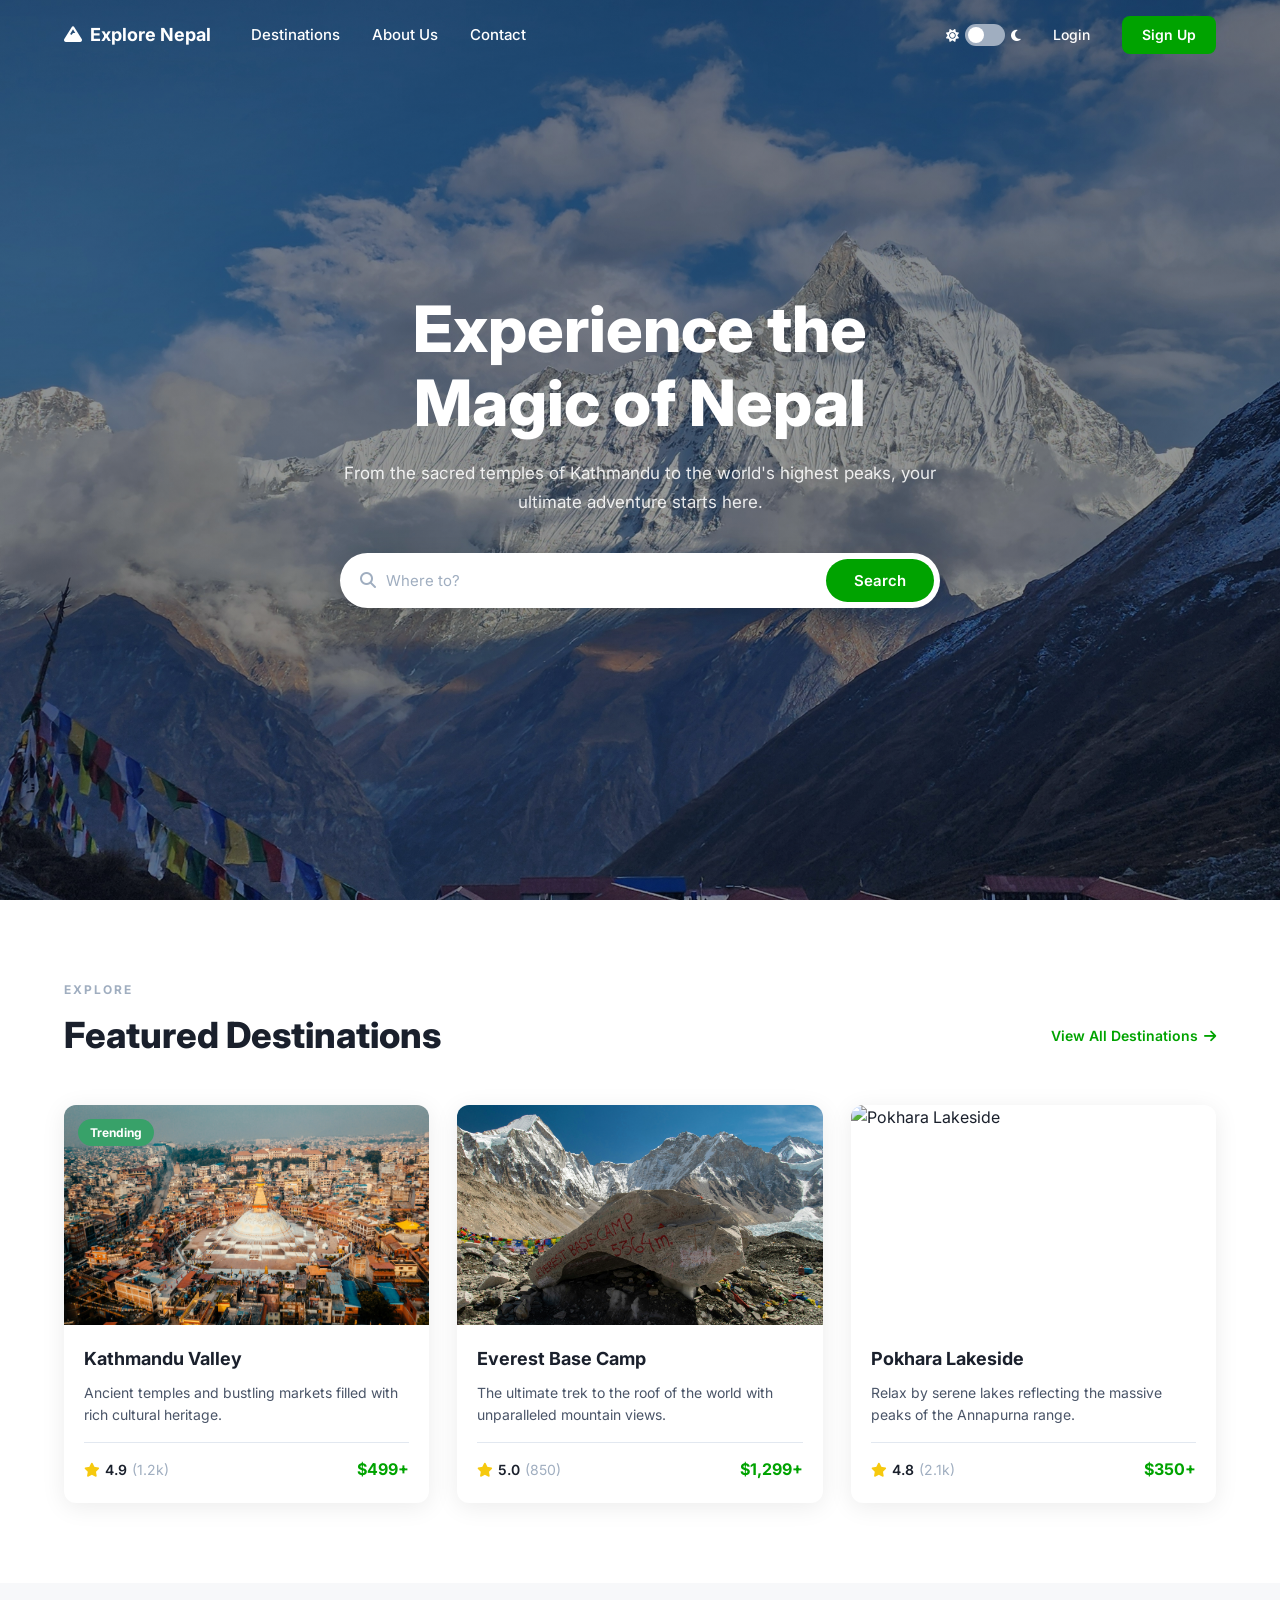
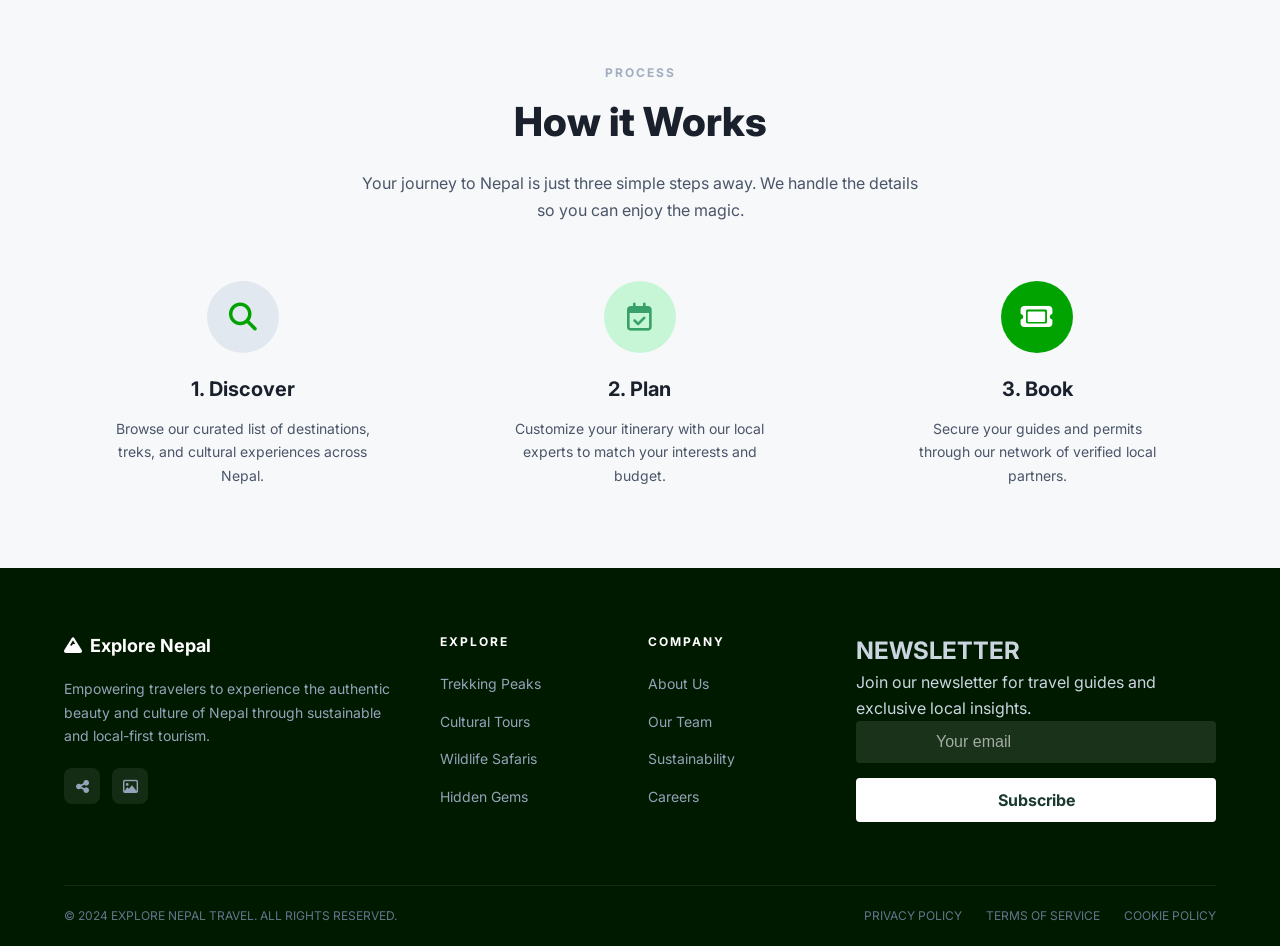
==== commit 24c2eff9: "local changes" ====
--- a/frontend/pages/index.html
+++ b/frontend/pages/index.html
@@ -173,7 +173,6 @@
     <footer class="footer">
         <div class="container">
             <div class="footer-grid">
-
                 <div class="footer-brand">
                     <div class="footer-logo">
                         <i class="fa-solid fa-mountain"></i>
@@ -199,23 +198,34 @@
                 <div class="footer-links">
                     <h4>COMPANY</h4>
                     <ul>
-                        <li><a href="about.html">About Us</a></li>                        <li><a href="#">Our Team</a></li>
+                        <li><a href="about.html">About Us</a></li>
+                        <li><a href="#">Our Team</a></li>
                         <li><a href="#">Sustainability</a></li>
                         <li><a href="#">Careers</a></li>
                     </ul>
                 </div>
 
-                <div class="footer-newsletter">
-                    <h4>NEWSLETTER</h4>
-                    <p>Join our newsletter for travel guides and exclusive local insights.</p>
-                    <input type="email" placeholder="Your email">
-                    <button class="btn-subscribe">Subscribe</button>
-                </div>
-
+    <div class="newsletter-content">
+        <h2>NEWSLETTER</h2>
+        <p>Join our newsletter for travel guides and exclusive local insights.</p>
+        
+        <form id="newsletterForm">
+            <div class="form-group">
+                <input 
+                    type="email" 
+                    id="newsletterEmail" 
+                    placeholder="Your email" 
+                    required
+                >
+            </div>
+            <button type="submit" class="btn-subscribe">Subscribe</button>
+            <div id="newsletterMessage"></div>
+        </form>
+    </div>
             </div>
 
             <div class="footer-bottom">
-                <span>2024 EXPLORE NEPAL TRAVEL. ALL RIGHTS RESERVED.</span>
+                <span>&copy; 2024 EXPLORE NEPAL TRAVEL. ALL RIGHTS RESERVED.</span>
                 <div class="footer-bottom-links">
                     <a href="#">PRIVACY POLICY</a>
                     <a href="#">TERMS OF SERVICE</a>
@@ -225,6 +235,7 @@
         </div>
     </footer>
 
+
     <script src="../js/main.js"></script>
 </body>
 </html>
--- a/frontend/css/style.css
+++ b/frontend/css/style.css
@@ -786,4 +786,177 @@
         gap: 12px;
         text-align: center;
     }
+}
+/* ============================================
+   Navbar User Menu (Logged-in state)
+   ============================================ */
+.nav-user-menu {
+    position: relative;
+}
+
+.nav-user-btn {
+    display: flex;
+    align-items: center;
+    gap: 8px;
+    background: none;
+    border: 1px solid rgba(255, 255, 255, 0.3);
+    color: inherit;
+    padding: 8px 16px;
+    border-radius: 50px;
+    cursor: pointer;
+    font-size: 0.9rem;
+    font-weight: 500;
+    transition: all 0.3s ease;
+}
+
+.nav-user-btn:hover {
+    background: rgba(255, 255, 255, 0.1);
+    border-color: rgba(255, 255, 255, 0.5);
+}
+
+.nav-user-btn i.fa-user-circle {
+    font-size: 1.2rem;
+}
+
+.nav-user-btn i.fa-chevron-down {
+    font-size: 0.7rem;
+    transition: transform 0.3s ease;
+}
+
+.nav-user-dropdown {
+    position: absolute;
+    top: calc(100% + 10px);
+    right: 0;
+    background: #fff;
+    color: #333;
+    border-radius: 12px;
+    box-shadow: 0 10px 40px rgba(0, 0, 0, 0.15);
+    min-width: 220px;
+    padding: 8px 0;
+    opacity: 0;
+    visibility: hidden;
+    transform: translateY(-10px);
+    transition: all 0.3s ease;
+    z-index: 1000;
+}
+
+.nav-user-dropdown.show {
+    opacity: 1;
+    visibility: visible;
+    transform: translateY(0);
+}
+
+.dropdown-header {
+    padding: 12px 16px;
+    display: flex;
+    flex-direction: column;
+    gap: 2px;
+}
+
+.dropdown-header strong {
+    font-size: 0.95rem;
+    color: #1a1a2e;
+}
+
+.dropdown-header small {
+    font-size: 0.8rem;
+    color: #888;
+}
+
+.nav-user-dropdown hr {
+    border: none;
+    border-top: 1px solid #eee;
+    margin: 4px 0;
+}
+
+.dropdown-item {
+    display: flex;
+    align-items: center;
+    gap: 10px;
+    padding: 10px 16px;
+    font-size: 0.9rem;
+    color: #333;
+    text-decoration: none;
+    background: none;
+    border: none;
+    width: 100%;
+    cursor: pointer;
+    transition: background 0.2s ease;
+}
+
+.dropdown-item:hover {
+    background: #f5f5f5;
+}
+
+.dropdown-item.logout-btn {
+    color: #e74c3c;
+}
+
+.dropdown-item.logout-btn:hover {
+    background: #fdf2f2;
+}
+
+/* Scrolled navbar adjustments */
+.navbar.scrolled .nav-user-btn {
+    border-color: rgba(0, 0, 0, 0.2);
+}
+
+.navbar.scrolled .nav-user-btn:hover {
+    background: rgba(0, 0, 0, 0.05);
+}
+.newsletter {
+    background-color: #1a3a2e;
+    padding: 40px 20px;
+    text-align: center;
+    border-radius: 8px;
+}
+
+.newsletter h2 {
+    color: white;
+    font-size: 24px;
+    margin-bottom: 10px;
+    letter-spacing: 2px;
+}
+
+.newsletter p {
+    color: #9ccc65;
+    font-size: 16px;
+    margin-bottom: 30px;
+}
+
+#newsletterForm {
+    max-width: 500px;
+    margin: 0 auto;
+    display: flex;
+    flex-direction: column;
+    gap: 15px;
+}
+
+#newsletterEmail {
+    padding: 12px 80px;
+    border: none;
+    background-color: rgba(255, 255, 255, 0.1);
+    color: white;
+    border-radius: 4px;
+    font-size: 16px;
+}
+
+#newsletterEmail::placeholder {
+    color: rgba(255, 255, 255, 0.6);
+}
+
+.btn-subscribe {
+    padding: 12px 20px;
+    background-color: white;
+    color: #1a3a2e;
+    border: none;
+    border-radius: 4px;
+    font-weight: bold;
+    font-size: 16px;
+    cursor: pointer;
+    transition: 0.3s;
+}
+
+.btn-subscribe:hover {
+    background-color: #f0f0f0;
 }
